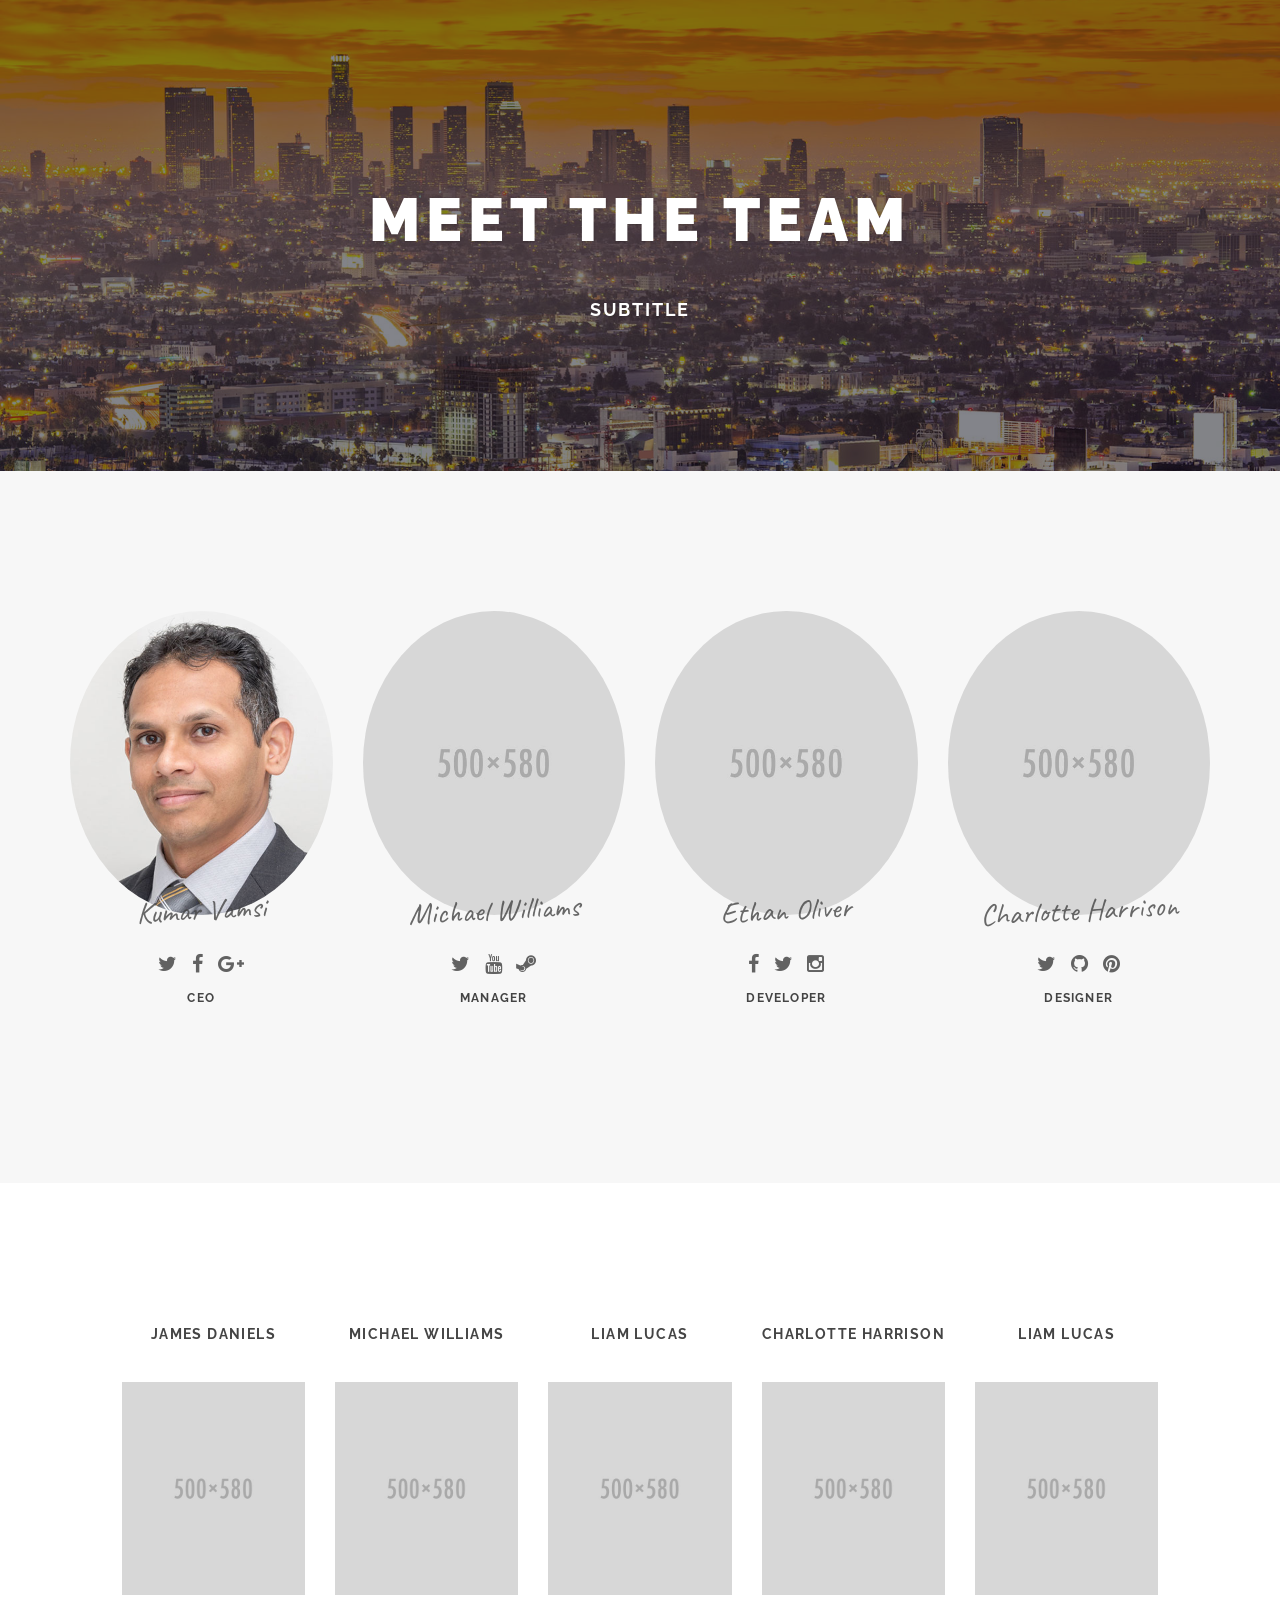
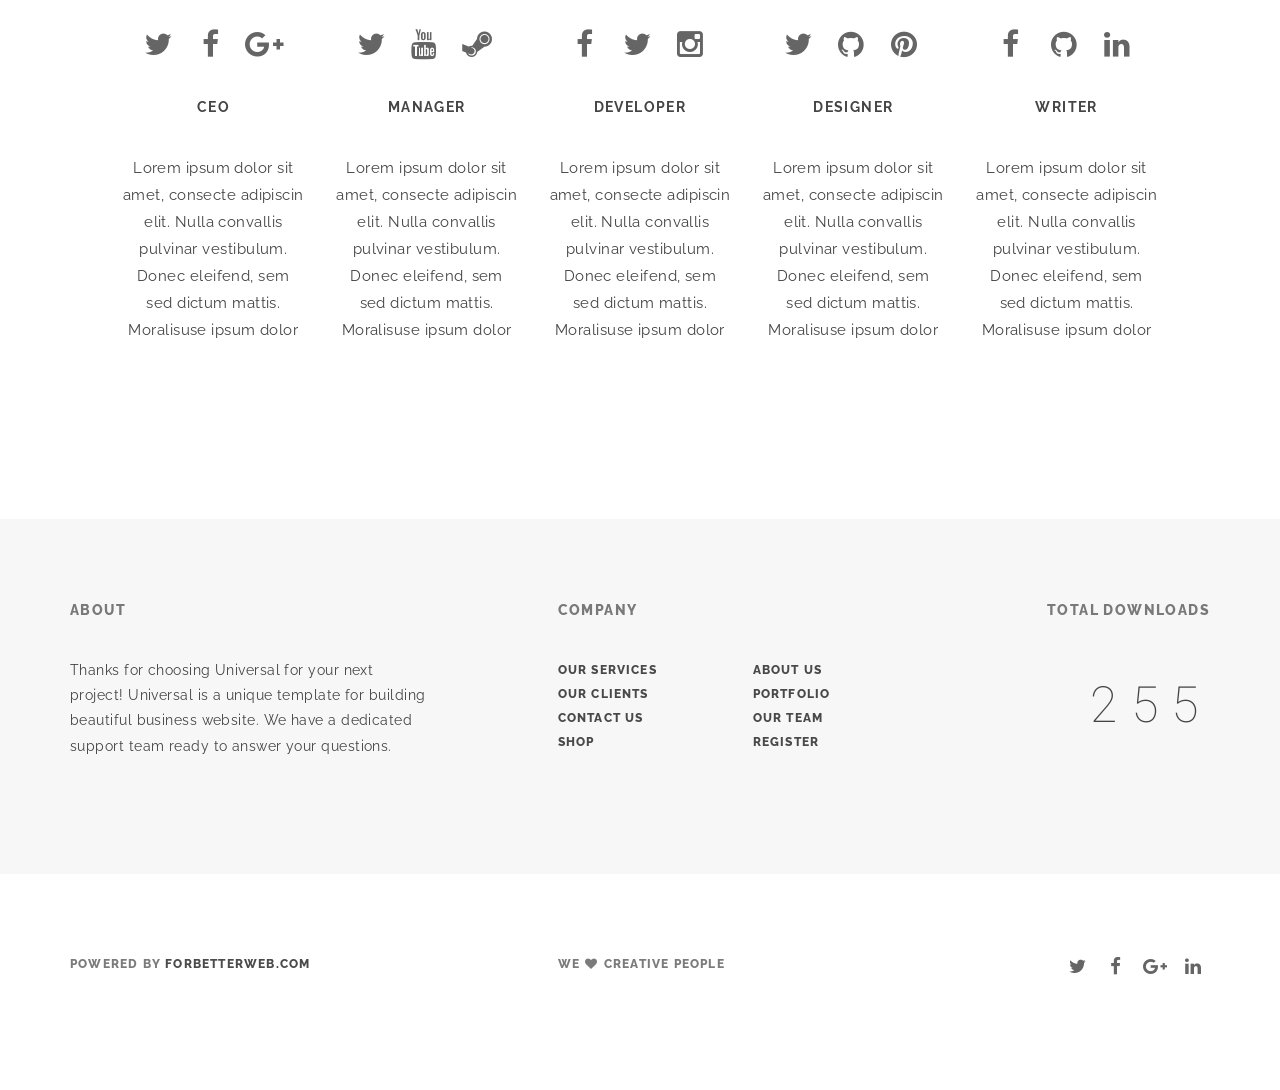
==== index.html @ 8d34708a "Update index.html" ====
<!DOCTYPE html>
<html lang="en">
  <head>
    <meta charset="utf-8">
    <meta http-equiv="X-UA-Compatible" content="IE=edge">
    <meta name="viewport" content="width=device-width, initial-scale=1">
    <link rel="shortcut icon" href="img/misc/favicon.png">
    <meta name="description" content="">
    <meta name="author" content="">
    <title>Universal - Team
    </title>
    <!-- Bootstrap Core CSS-->
    <link href="css/bootstrap.min.css" rel="stylesheet">
    <!-- Custom CSS-->
    <link href="css/universal.css" rel="stylesheet">
  </head>
  <body id="page-top" data-spy="scroll" data-target=".navbar-fixed-top" class="top">
    <!-- Preloader-->
    <div id="preloader">
      <div id="status"></div>
    </div>
    <!-- Navigation-->
    <nav class="navbar navbar-universal navbar-custom navbar-fixed-top">
      <div class="container">
        <!--<div class="navbar-header">
          <button type="button" data-toggle="collapse" data-target=".navbar-main-collapse" class="navbar-toggle"><span class="sr-only">Toggle navigation</span><span class="icon-bar"></span><span class="icon-bar"></span><span class="icon-bar"></span></button><a href="#page-top" class="navbar-brand page-scroll">
            <!-- Text or Image logo--><!--<img src="img/logo.png" alt="Logo" class="logo"><img src="img/logodark.png" alt="Logo" class="logodark"></a>
        </div>
        <div class="collapse navbar-collapse navbar-main-collapse">
          <ul class="nav navbar-nav navbar-left">
            <li class="hidden"><a href="#page-top"></a></li>
            <li><a href="#">Home <span class="caret"></span></a>-->
              <!--<ul class="dropdown-menu columns-3">
                <li><strong class="text-muted">Multi Page</strong></li>
                <li><a href="indexparallax.html">image parallax</a></li>
                <li><a href="indexslider.html">slider parallax</a></li>
                <li><a href="indexkenburns.html">ken burns slider</a></li>
                <li><a href="indexkenburns2.html">ken burns 2 slider</a></li>
                <li><a href="indexvideo.html">fullscreen video</a></li>
                <li><a href="indexvideo2.html">fullscreen video 2 <span class="label label-danger">new</span></a></li>
                <li><a href="indexdark.html">home dark <span class="label label-danger">new</span></a></li>
                <li><a href="indexparallaxhalf.html">half screen parallax</a></li>
                <li><a href="indexsmallheader.html">small header</a></li>
                <li><a href="indexsolidcolor.html">solid color</a></li>
                <li><a href="indexsolidcolor2.html">solid color 2</a></li>
                <li><a href="indexsolidcolor3.html">solid color 3</a></li>
                <li><strong class="text-muted">One Page</strong></li>
                <li><a href="indexparallax-one.html">image parallax</a></li>
                <li><a href="indexslider-one.html">slider parallax</a></li>
                <li><a href="indexkenburns-one.html">ken burns slider</a></li>
                <li><a href="indexkenburns2-one.html">ken burns 2 slider</a></li>
                <li><a href="indexvideo-one.html">fullscreen video</a></li>
                <li><a href="indexvideo2-one.html">fullscreen video 2</a></li>
                <li><a href="indexdark-one.html">home dark</a></li>
                <li><a href="indexparallaxhalf-one.html">half screen parallax</a></li>
                <li><a href="indexsmallheader-one.html">small header</a></li>
                <li><a href="indexsolidcolor-one.html">solid color</a></li>
                <li><a href="indexsolidcolor2-one.html">solid color 2</a></li>
                <li><a href="indexsolidcolor3-one.html">solid color 3</a></li>
                <li><strong class="text-muted">Special demos</strong></li>
                <li><a href="indexportfolio.html">Agency / Portfolio Home</a></li>
                <li><a href="indexportfolio2.html">Photographer Portfolio</a></li>
                <li><a href="indexpersonal.html">Personal / Freelancer</a></li>
                <li><a href="indexpersonal2.html">Personal/ Freelancer 2 <span class="label label-danger">new</span></a></li>
                <li><a href="landing.html">landing page</a></li>
                <li><a href="landing2.html">landing page 2</a></li>
                <li><a href="landingdark.html">landing page dark <span class="label label-danger">new</span></a></li>
                <li><a href="comingsoon.html">coming soon landing</a></li>
                <li><a href="comingsoon2.html">coming soon canvas</a></li>
                <li><a href="comingsoon3.html">coming soon canvas 2</a></li>
                <li><a href="comingsoon4.html">simple coming soon</a></li>
                <li><a href="index.html" class="btn-nav"><span class="btn btn-dark-border btn-sm">More Demos</span></a></li>
              </ul>
            </li>
            <li><a href="#">Pages <span class="caret"></span></a>
              <ul class="dropdown-menu">
                <li><a href="about.html">about us 1</a></li>
                <li><a href="about2.html">about us 2</a></li>
                <li><a href="contact.html">contact us 1</a></li>
                <li><a href="contact2.html">contact us 2 <span class="label label-danger">new</span></a></li>
                <li><a href="clients.html">clients</a></li>
                <li><a href="team.html">team</a></li>
                <li><a href="services.html">services</a></li>
                <li><a href="register.html">Register</a></li>
                <li><a href="login.html">Login</a></li>
                <li><a href="register-login.html">Register/Login</a></li>
                <li><a href="faq.html">faq</a></li>
                <li><a href="404.html">error 404</a></li>
                <li><a href="blank.html">blank page</a></li>
              </ul>
            </li>
            <li><a href="#">Portfolio <span class="caret"></span></a>
              <ul class="dropdown-menu">
                <li><a href="#">Masonry <span class="angle-right"></span><span class="caret"></span></a>
                  <ul class="dropdown-menu">
                    <li><a href="portfolio-masonry-2.html">2 columns</a></li>
                    <li><a href="portfolio-masonry-3.html">3 columns</a></li>
                    <li><a href="portfolio-masonry-4.html">4 columns</a></li>
                  </ul>
                </li>
                <li><a href="#">Wide <span class="angle-right"></span><span class="caret"></span></a>
                  <ul class="dropdown-menu">
                    <li><a href="portfolio-wide-2.html">2 columns</a></li>
                    <li><a href="portfolio-wide-3.html">3 columns</a></li>
                    <li><a href="portfolio-wide-4.html">4 columns</a></li>
                  </ul>
                </li>
                <li><a href="#">Boxed <span class="angle-right"></span><span class="caret"></span></a>
                  <ul class="dropdown-menu">
                    <li><a href="portfolio-boxed-2.html">2 columns</a></li>
                    <li><a href="portfolio-boxed-3.html">3 columns</a></li>
                    <li><a href="portfolio-boxed-4.html">4 columns</a></li>
                  </ul>
                </li>
                <li><a href="portfolio-single.html">Single project</a></li>
              </ul>
            </li>
            <li><a href="#">News <span class="caret"></span></a>
              <ul class="dropdown-menu">
                <li><a href="news2.html">2 columns</a></li>
                <li><a href="news2-sidebar.html">2 columns sidebar</a></li>
                <li><a href="news3.html">3 columns</a></li>
                <li><a href="news4.html">4 columns</a></li>
                <li><a href="news-single.html">single fullwidth</a></li>
                <li><a href="news-single-sidebar.html">single sidebar</a></li>
              </ul>
            </li>
            <li><a href="#">Shop <span class="caret"></span></a>
              <ul class="dropdown-menu">
                <li><a href="shop.html">Shop</a></li>
                <li><a href="shop2.html">Shop sidebar</a></li>
                <li><a href="shop3.html">Shop  sidebar  wide</a></li>
                <li><a href="shop-single.html">Single product</a></li>
                <li><a href="shop-cart.html">Shopping cart</a></li>
              </ul>
            </li>
            <li><a href="#">Elements <span class="caret"></span></a>
              <ul class="dropdown-menu">
                <li><a href="headers.html"><i class="fa fa-server fa-lg fa-fw"></i> Headers & Page titles</a></li>
                <li><a href="buttons.html"><i class="fa fa-hand-pointer-o fa-lg fa-fw"></i> Buttons</a></li>
                <li><a href="carousels.html"><i class="fa fa-clone fa-lg fa-fw"></i> Carousels</a></li>
                <li><a href="columns.html"><i class="fa fa-th-list fa-lg fa-fw"></i> Columns <span class="label label-primary">update</span></a></li>
                <li><a href="pricing.html"><i class="fa fa-credit-card fa-lg fa-fw"></i> Pricing tables</a></li>
                <li><a href="countdown.html"><i class="fa fa-clock-o fa-lg fa-fw"></i> Countdown Timer</a></li>
                <li><a href="bars-charts.html"><i class="fa fa-pie-chart fa-lg fa-fw"></i> Bars and Charts</a></li>
                <li><a href="animate-on-scroll.html"><i class="fa fa-chevron-down fa-fw"></i> Animate On Scroll</a></li>
                <li><a href="typography.html"><i class="fa fa-text-width fa-lg fa-fw"></i> Typography</a></li>
                <li><a href="accordions.html"><i class="fa fa-plus-square-o fa-lg fa-fw"></i> Accordions</a></li>
                <li><a href="video-sound.html"><i class="fa fa-video-camera fa-lg fa-fw"></i> Video / Sound</a></li>
                <li><a href="tabs.html"><i class="fa fa-columns fa-lg fa-fw"></i> Tabs</a></li>
              </ul>
            </li>
            <li class="menu-divider visible-lg">&nbsp;</li>
            <li class="dropdown"><a href="#" class="dropdown-toggle"><i class="fa fa-shopping-bag fa-lg"></i><span class="badge">3</span><span class="caret"></span></a>
              <ul class="dropdown-menu">
                <li class="shop-nav">
                  <div class="shop-cart"><a href="shop-cart.html"><img src="img/shop/1.jpg" alt=" ">
                      <div class="btn-dark-border btn btn-xs">$128.99</div><i class="fa fa-times float-right"></i><br>Jacket with contrasting hood</a></div>
                </li>
                <li class="shop-nav">
                  <div class="shop-cart"><a href="shop-cart.html"><img src="img/shop/2.jpg" alt=" ">
                      <div class="btn-dark-border btn btn-xs">$186.99</div><i class="fa fa-times float-right"></i><br>Jacket with a seam on the lapel</a></div>
                </li>
                <li class="shop-nav">
                  <div class="shop-cart"><a href="shop-cart.html"><img src="img/shop/3.jpg" alt=" ">
                      <div class="btn-dark-border btn btn-xs">$98.99</div><i class="fa fa-times float-right"></i><br>Faux leather jacket</a></div><span class="text-left">Subtotal:</span><span class="float-right"><b>$386.99</b></span>
                </li>
                <li><a href="shop-cart.html"><span class="btn btn-dark-border btn-sm">Checkout</span></a></li>
              </ul>
            </li>
            <li class="dropdown"><a href="#" class="dropdown-toggle"><i class="fa fa-search fa-lg"></i><span class="caret"></span></a>
              <ul class="dropdown-menu">
                <li>
                  <form method="post" class="search-form">
                    <button type="submit" title="Search" class="search-button"><i class="fa fa-search fa-lg"></i></button>
                    <input type="text" placeholder="SEARCH" class="form-control search-field">
                  </form>
                </li>
              </ul>
            </li>
            <li class="dropdown"><a href="#" class="dropdown-toggle">English<span class="caret"></span></a>
              <ul class="dropdown-menu">
                <li><a href="#">English</a></li>
                <li><a href="#">Español</a></li>
                <li><a href="#">Deutsch</a></li>
                <li><a href="#">Français</a></li>
                <li><a href="#">Русский</a></li>
                <li><a href="#">日本語</a></li>
                <li><a href="#">中文(简体)</a></li>
              </ul>
            </li>
          </ul>-->
        </div>
      </div>
    </nav>
    <!-- Header-->
    <header data-background="img/header/19.jpg" class="intro introhalf">
      <!-- Intro Header-->
      <div class="intro-body">
        <h1>Meet The Team</h1>
        <h4>Subtitle</h4>
      </div>
    </header>
    <section id="team" class="bg-gray text-center">
      <div class="container wow fadeIn">
        <div class="row">
          <div class="col-md-3 col-sm-6">
            <p><img src="img/team/kumar.jpg" alt="" class="img-responsive center-block"></p>
            <h2 class="classic">Kumar Vamsi</h2>
            <ul class="list-inline">
              <li><a href="/"><i class="fa fa-twitter fa-lg"></i></a></li>
              <li><a href="/"><i class="fa fa-facebook fa-lg"></i></a></li>
              <li><a href="/"><i class="fa fa-google-plus fa-lg"></i></a></li>
            </ul>
            <h6>CEO</h6>
          </div>
          <div class="col-md-3 col-sm-6">
            <p><img src="img/team/avatar2.jpg" alt="" class="img-responsive center-block"></p>
            <h2 class="classic">Michael Williams</h2>
            <ul class="list-inline">
              <li><a href="/"><i class="fa fa-twitter fa-lg"></i></a></li>
              <li><a href="/"><i class="fa fa-youtube fa-lg"></i></a></li>
              <li><a href="/"><i class="fa fa-steam fa-lg"></i></a></li>
            </ul>
            <h6>Manager</h6>
          </div>
          <div class="col-md-3 col-sm-6">
            <p><img src="img/team/avatar3.jpg" alt="" class="img-responsive center-block"></p>
            <h2 class="classic">Ethan Oliver</h2>
            <ul class="list-inline">
              <li><a href="/"><i class="fa fa-facebook fa-lg"></i></a></li>
              <li><a href="/"><i class="fa fa-twitter fa-lg"></i></a></li>
              <li><a href="/"><i class="fa fa-instagram fa-lg"></i></a></li>
            </ul>
            <h6>Developer</h6>
          </div>
          <div class="col-md-3 col-sm-6">
            <p><img src="img/team/avatar4.jpg" alt="" class="img-responsive center-block"></p>
            <h2 class="classic">Charlotte Harrison</h2>
            <ul class="list-inline">
              <li><a href="/"><i class="fa fa-twitter fa-lg"></i></a></li>
              <li><a href="/"><i class="fa fa-github fa-lg"></i></a></li>
              <li><a href="/"><i class="fa fa-pinterest fa-lg"></i></a></li>
            </ul>
            <h6>Designer</h6>
          </div>
        </div>
      </div>
    </section>
    <section>
      <div class="container-fluid text-center wow fadeIn">
        <div class="row">
          <div class="col-md-2 col-md-offset-1 col-sm-6">
            <h5>James Daniels</h5>
            <p><img src="img/team/avatar5.jpg" alt="" class="img-responsive center-block"></p>
            <ul class="list-inline">
              <li><a href="/"><i class="fa fa-twitter fa-2x fa-fw"></i></a></li>
              <li><a href="/"><i class="fa fa-facebook fa-2x fa-fw"></i></a></li>
              <li><a href="/"><i class="fa fa-google-plus fa-2x fa-fw"></i></a></li>
            </ul>
            <h5>CEO</h5>
            <p>Lorem ipsum dolor sit amet, consecte adipiscin elit. Nulla convallis pulvinar vestibulum. Donec eleifend, sem sed dictum mattis. Moralisuse ipsum dolor</p>
          </div>
          <div class="col-md-2 col-sm-6">
            <h5>Michael Williams</h5>
            <p><img src="img/team/avatar2.jpg" alt="" class="img-responsive center-block"></p>
            <ul class="list-inline">
              <li><a href="/"><i class="fa fa-twitter fa-2x fa-fw"></i></a></li>
              <li><a href="/"><i class="fa fa-youtube fa-2x fa-fw"></i></a></li>
              <li><a href="/"><i class="fa fa-steam fa-2x fa-fw"></i></a></li>
            </ul>
            <h5>Manager</h5>
            <p>Lorem ipsum dolor sit amet, consecte adipiscin elit. Nulla convallis pulvinar vestibulum. Donec eleifend, sem sed dictum mattis. Moralisuse ipsum dolor</p>
          </div>
          <div class="col-md-2 col-sm-6">
            <h5>Liam Lucas</h5>
            <p><img src="img/team/avatar3.jpg" alt="" class="img-responsive center-block"></p>
            <ul class="list-inline">
              <li><a href="/"><i class="fa fa-facebook fa-2x fa-fw"></i></a></li>
              <li><a href="/"><i class="fa fa-twitter fa-2x fa-fw"></i></a></li>
              <li><a href="/"><i class="fa fa-instagram fa-2x fa-fw"></i></a></li>
            </ul>
            <h5>Developer</h5>
            <p>Lorem ipsum dolor sit amet, consecte adipiscin elit. Nulla convallis pulvinar vestibulum. Donec eleifend, sem sed dictum mattis. Moralisuse ipsum dolor</p>
          </div>
          <div class="col-md-2 col-sm-6">
            <h5>Charlotte Harrison</h5>
            <p><img src="img/team/avatar4.jpg" alt="" class="img-responsive center-block"></p>
            <ul class="list-inline">
              <li><a href="/"><i class="fa fa-twitter fa-2x fa-fw"></i></a></li>
              <li><a href="/"><i class="fa fa-github fa-2x fa-fw"></i></a></li>
              <li><a href="/"><i class="fa fa-pinterest fa-2x fa-fw"></i></a></li>
            </ul>
            <h5>Designer</h5>
            <p>Lorem ipsum dolor sit amet, consecte adipiscin elit. Nulla convallis pulvinar vestibulum. Donec eleifend, sem sed dictum mattis. Moralisuse ipsum dolor</p>
          </div>
          <div class="col-md-2 col-sm-6">
            <h5>Liam Lucas</h5>
            <p><img src="img/team/avatar1.jpg" alt="" class="img-responsive center-block"></p>
            <ul class="list-inline">
              <li><a href="/"><i class="fa fa-facebook fa-2x fa-fw"></i></a></li>
              <li><a href="/"><i class="fa fa-github fa-2x fa-fw"></i></a></li>
              <li><a href="/"><i class="fa fa-linkedin fa-2x fa-fw"></i></a></li>
            </ul>
            <h5>Writer</h5>
            <p>Lorem ipsum dolor sit amet, consecte adipiscin elit. Nulla convallis pulvinar vestibulum. Donec eleifend, sem sed dictum mattis. Moralisuse ipsum dolor</p>
          </div>
        </div>
      </div>
    </section>
    <!-- Footer Section-->
    <section class="section-small footer bg-gray">
      <div class="container">
        <div class="row">
          <div class="col-sm-4">
            <h5>About</h5>
            <p>Thanks for choosing Universal for your next project! Universal is a unique template for building  beautiful business website. We have a dedicated support team ready to answer your questions.</p>
          </div>
          <div class="col-sm-2 col-sm-offset-1 footer-menu">
            <h5>Company</h5>
            <h6 class="no-pad"><a href="services.html">Our Services</a></h6>
            <h6 class="no-pad"><a href="clients.html">Our Clients</a></h6>
            <h6 class="no-pad"><a href="contact.html">Contact Us</a></h6>
            <h6 class="no-pad"><a href="shop.html">Shop</a></h6>
          </div>
          <div class="col-sm-2 footer-menu">
            <h5>&nbsp;</h5>
            <h6 class="no-pad"><a href="about.html">About us</a></h6>
            <h6 class="no-pad"><a href="portfolio-masonry-4.html">Portfolio</a></h6>
            <h6 class="no-pad"><a href="team.html">Our Team</a></h6>
            <h6 class="no-pad"><a href="register.html">Register</a></h6>
          </div>
          <div class="col-sm-3 text-right">
            <h5>Total downloads</h5><span data-min="0" data-max="2785" data-delay="5" data-increment="3" class="numscroller">0</span>
          </div>
        </div>
      </div>
    </section>
    <section class="section-small footer">
      <div class="container">
        <div class="row">
          <div class="col-sm-4">
            <h6>Powered By <a href="http://ForBetterWeb.com"> forbetterweb.com</a>
            </h6>
          </div>
          <div class="col-sm-3 col-sm-offset-1">
            <h6>We <i class="fa fa-heart fa-fw"></i> creative people
            </h6>
          </div>
          <div class="col-sm-3 col-sm-offset-1 text-right">
            <ul class="list-inline">
              <li><a href="/"><i class="fa fa-twitter fa-fw fa-lg"></i></a></li>
              <li><a href="/"><i class="fa fa-facebook fa-fw fa-lg"></i></a></li>
              <li><a href="/"><i class="fa fa-google-plus fa-fw fa-lg"></i></a></li>
              <li><a href="/"><i class="fa fa-linkedin fa-fw fa-lg"></i></a></li>
            </ul>
          </div>
        </div>
      </div>
    </section>
    <!-- jQuery-->
    <script src="js/jquery-1.12.4.min.js"></script>
    <!-- Bootstrap Core JavaScript-->
    <script src="js/bootstrap.min.js"></script>
    <!-- Plugin JavaScript-->
    <script src="js/jquery.easing.min.js"></script>
    <script src="js/jquery.countdown.min.js"></script>
    <script src="js/device.min.js"></script>
    <script src="js/form.min.js"></script>
    <script src="js/jquery.placeholder.min.js"></script>
    <script src="js/jquery.shuffle.min.js"></script>
    <script src="js/jquery.parallax.min.js"></script>
    <script src="js/jquery.circle-progress.min.js"></script>
    <script src="js/jquery.swipebox.min.js"></script>
    <script src="js/smoothscroll.min.js"></script>
    <script src="js/wow.min.js"></script>
    <script src="js/jquery.smartmenus.js"></script>
    <!-- Custom Theme JavaScript-->
    <script src="js/universal.js"></script>
<!--[if lt IE 9]>
    <script src="https://oss.maxcdn.com/libs/html5shiv/3.7.0/html5shiv.js"></script>
    <script src="https://oss.maxcdn.com/libs/respond.js/1.4.2/respond.min.js"></script>
    <![endif]-->
  </body>
</html>
---- css/universal.css ----
/*!
    Universal - Smart multi-purpose html5 template
    To use this template you must have a license purchased at Themeforest (themeforest.com)
    Copyright 1995-2016 ForBetterWeb.com
 */
/*------------------------------------------------------------------

Table of contents

* Fonts
* Plugins
* Base structure
  * Preloader
  * Buttons
  * NavBar
  * Backgrounds and font color
  * Intro
    * Intro solid color
    * Video background
  * Forms
    * Subscribe form
  * Countdown
  * News - Blog grid
  * Team
  * Contact
  * Quote
  * Facts
  * Map
  * Carousel
    * Shop thumbnails carousel
  * Animated mouse
  * Text rotator
  * Number scroller
  * Testimonials
  *  Portfolio
  * Pricing
  * Miscellaneous
  * Pager
  * Bars and charts
  * Shop
  * Media Queries
  * Magic background
  * Footer
* Stop animation on mobile devices
* Demo page

-------------------------------------------------------------------*/
/* Fonts */
@import "https://fonts.googleapis.com/css?family=Raleway:100,200,300,400,500,600,700,800,900|Roboto+Mono:100,400|Caveat";
/* Plugins */
@import url(../js/vegas/vegas.min.css);
@import url(ionicons.min.css);
@import url(font-awesome.min.css);
@import url(animate.min.css);
@import url(swipebox.css);
/* Base structure */
html {
  width: 100% !important;
  height: 100% !important; }

body {
  width: 100% !important;
  height: 100% !important;
  font: normal 15px/1.8 Raleway, sans-serif;
  letter-spacing: 0.03em;
  color: #444;
  background-color: #fff;
  -webkit-font-smoothing: antialiased; }

/* Preloader */
#preloader {
  top: 0;
  left: 0;
  right: 0;
  bottom: 0;
  position: absolute;
  background-color: #fff;
  z-index: 99999;
  height: 100%;
  width: 100%;
  overflow: hidden; }

#status {
  position: absolute;
  left: 47%;
  top: 50%;
  margin: auto;
  width: 49px;
  height: 49px;
  border-radius: 50%;
  display: inline-block;
  vertical-align: middle;
  background: #999;
  animation: 1.15s infinite ease-in-out;
  -webkit-animation: 1.15s infinite ease-in-out;
  -moz-animation: 1.15s infinite ease-in-out;
  animation-name: loader;
  -webkit-animation-name: loader;
  -moz-animation-name: loader; }
  #status:before, #status:after {
    animation: 1.15s infinite ease-in-out;
    -webkit-animation: 1.15s infinite ease-in-out;
    -moz-animation: 1.15s infinite ease-in-out; }
  #status:before, #status:after {
    width: 100%;
    height: 100%;
    border-radius: 50%;
    position: absolute;
    top: 0;
    left: 0; }

@keyframes loader {
  from {
    transform: scale(0);
    opacity: 1; }
  to {
    transform: scale(1);
    opacity: 0.5; } }
@-ms-keyframes loader {
  from {
    -ms-transform: scale(0);
    opacity: 1; }
  to {
    -ms-transform: scale(1);
    opacity: 0.5; } }
@-webkit-keyframes loader {
  from {
    -webkit-transform: scale(0);
    opacity: 1; }
  to {
    -webkit-transform: scale(1);
    opacity: 0.5; } }
@-moz-keyframes loader {
  from {
    -moz-transform: scale(0);
    opacity: 1; }
  to {
    -moz-transform: scale(1);
    opacity: 0.5; } }
h1, h2, h3, h4, h5, h6 {
  margin: 0 0 35px;
  text-transform: uppercase;
  letter-spacing: 0.1em;
  line-height: 1.7;
  font-weight: 800; }

h4, h5, h6 {
  font-weight: 700; }

.no-transform {
  text-transform: none; }

p {
  margin: 0 0 35px; }

a {
  text-decoration: none;
  color: #000;
  -webkit-transition: all .3s ease;
  -moz-transition: all .3s ease;
  transition: all .3s ease; }
  a img {
    -webkit-transition: all .3s ease;
    -moz-transition: all .3s ease;
    transition: all .3s ease; }

img {
  -webkit-filter: blur(0);
  filter: blur(0); }

a, img, :focus, input {
  outline: none !important; }

a:hover, a:focus {
  color: #666;
  text-decoration: none; }
a img:hover {
  opacity: .85; }

.no-pad {
  padding: 0 !important;
  margin: 0 !important; }

.no-pad-btm {
  padding-bottom: 0 !important; }

.no-pad-top {
  padding-top: 0 !important; }

.overlay {
  background: rgba(7, 9, 21, 0.7); }

.overlay-gray {
  background: rgba(0, 0, 0, 0.7); }

.overlay-white {
  background: rgba(255, 255, 255, 0.8); }

.overlay, .overlay-gray, .overlay-white {
  width: 100%;
  height: 100%;
  position: absolute;
  z-index: -1;
  top: 0;
  left: 0; }

.image-overlay {
  padding: 0;
  margin-top: -200px;
  position: relative; }

@media (max-height: 770px) {
  .image-overlay {
    margin-top: -120px; } }
.big {
  font-size: 300px;
  line-height: 1;
  text-shadow: none; }

.breadcrumb {
  background-color: transparent;
  padding: 15px 15px; }

section, .section {
  position: relative;
  z-index: 992;
  padding-top: 140px;
  padding-bottom: 140px;
  background-color: #fff; }

.section-small {
  position: relative;
  padding-top: 80px;
  padding-bottom: 80px; }

.list-inline > li {
  padding-bottom: 10px;
  vertical-align: bottom; }

.label, input, .btn, textarea, .dropdown-menu, .panel, .progress, .list-group-item, select {
  border-radius: 0 !important; }

.label {
  padding: 0.2em 0.7em 0.3em 0.7em; }

.nav .label {
  padding: 0.4em 0.7em 0.3em 0.7em; }

.label-danger {
  background-color: #c00; }

.badge {
  line-height: inherit;
  border-radius: 2px !important; }

/* Buttons */
.btn {
  font-size: 12px !important;
  letter-spacing: 2px;
  outline: 0;
  text-transform: uppercase;
  -webkit-transition: all .3s ease-in-out;
  -moz-transition: all .3s ease-in-out;
  transition: all .3s ease-in-out;
  text-shadow: none;
  text-decoration: none;
  font-weight: 600;
  padding: 8px 12px 6px 15px; }

.btn-lg {
  font-size: 13px !important;
  padding: 10px 35px; }

.btn-sm {
  font-size: 11px !important; }

.btn-xs {
  font-size: 10px !important;
  padding: 4px 10px; }

.btn-border {
  border: 2px solid #fff;
  color: #fff !important;
  background-color: transparent; }

.btn-dark-border {
  border: 1px solid #000;
  color: #000;
  background-color: transparent; }

.btn-white {
  border: 2px solid #fff;
  color: #000 !important;
  background-color: #fff; }

.btn-gray {
  border: 2px solid #ddd;
  background-color: #ddd;
  color: #000 !important; }

.btn-dark {
  border: 2px solid #18191B;
  background-color: #18191B;
  color: #fff !important; }

.btn-universal {
  border: 2px solid #789;
  background-color: #789;
  color: #fff !important; }

.btn-violet {
  border: 2px solid #ff4081;
  background-color: #ff4081;
  color: #fff !important; }

.btn:hover {
  opacity: 0.65; }

.btn-border:focus, .btn-dark-border:focus, .btn-gray:focus, .btn-border:focus, .btn-white:focus, .btn-universal:focus, .btn-violet:focus {
  opacity: 1; }

a .fa, a .icon {
  text-decoration: none;
  -webkit-transition: all .3s ease-in-out;
  -moz-transition: all .3s ease-in-out;
  transition: all .3s ease-in-out; }

.iconsmall {
  font-size: 46px;
  float: left;
  line-height: 54px;
  padding-right: 10px; }

.icon-big {
  font-size: 80px;
  line-height: 120px;
  display: block; }

#services-construction .icon-big {
  color: #d4c787; }

#time .icon-big {
  color: #ff4081; }

header .icon-big {
  line-height: 140px; }

.classic,
.classic2 {
  font-family: 'Caveat';
  font-weight: normal !important;
  text-transform: capitalize;
  letter-spacing: 0;
  margin: 0 0 15px;
  transform: rotate(-3deg) !important;
  -moz-transform: rotate(-3deg) !important;
  -webkit-transform: rotate(-3deg) !important;
  opacity: .8; }

.classic2 {
  font-family: 'Great Vibes'; }

.thin {
  font-weight: 100 !important; }

::-moz-selection, ::selection {
  color: #fff;
  background: #000; }

ul, ol {
  margin-bottom: 1.5em; }

a .fa {
  opacity: 0.6 !important; }
  a .fa:hover {
    opacity: .9; }

.float-left {
  float: left; }

.float-right {
  float: right; }

/* NavBar */
.navbar-custom {
  margin-bottom: 0;
  border-bottom: transparent;
  text-transform: uppercase;
  color: rgba(0, 0, 0, 0.9);
  -webkit-transition: all .8s ease;
  -moz-transition: all .8s ease;
  transition: all .8s ease; }
  .navbar-custom .navbar-brand {
    font-size: 32px;
    font-weight: 800;
    letter-spacing: -0.01em;
    text-transform: none;
    padding: 17px 5px 12px 15px; }
  .navbar-custom img {
    display: inline-block; }
  .navbar-custom.top-nav-collapse {
    background-color: #fff;
    border-bottom: 1px solid #eee; }
  .navbar-custom.top-nav-collapse a {
    color: #000; }
  .navbar-custom.top-nav-collapse .navbar-brand {
    font-size: 22px;
    padding-top: 16px; }

.navbar-fixed-top .container {
  width: auto; }

@media (min-width: 1200px) {
  .top-nav-collapse .container {
    width: 1170px !important; } }
.navbar-custom .navbar-brand .logo {
  max-height: 28px;
  display: inline-block; }

.logoborder {
  border: 1px solid #fff;
  padding: 10px;
  max-height: 42px !important; }

.navbar-custom.top-nav-collapse .navbar-brand .logo {
  max-height: 24px; }

.navbar-custom .navbar-brand .logodark {
  display: none; }

.navbar-custom.top-nav-collapse .navbar-brand .logodark {
  display: inline-block; }

.navbar-custom .navbar-brand .logo {
  display: inline-block; }

.navbar-custom.top-nav-collapse .navbar-brand .logo {
  display: none; }

.navbar-custom.top-nav-collapse .navbar-brand .logodark {
  max-width: 160px;
  max-height: 20px; }
.navbar-custom .navbar-brand i {
  vertical-align: middle; }
.navbar-custom .navbar-brand:focus {
  outline: 0; }
.navbar-custom .navbar-brand .navbar-toggle {
  padding: 4px 6px;
  font-size: 16px;
  color: #fff; }
  .navbar-custom .navbar-brand .navbar-toggle:focus, .navbar-custom .navbar-brand .navbar-toggle:active {
    outline: 0; }

.nav > li > a {
  padding: 21px 13px 15px; }

.navbar-custom a {
  color: #fff;
  font-family: "Raleway", sans-serif;
  font-size: 13px;
  font-weight: 700;
  text-transform: uppercase;
  text-decoration: none;
  letter-spacing: 1px; }
.navbar-custom .nav li a {
  -webkit-transition: all .4s ease-in-out;
  -moz-transition: all .4s ease-in-out;
  transition: all .4s ease-in-out; }
  .navbar-custom .nav li a:hover {
    outline: 0;
    background-color: transparent; }
.navbar-custom .nav li a:focus, .navbar-custom .nav li a:active {
  outline: 0;
  background-color: transparent; }
.navbar-custom .nav li.active {
  outline: 0;
  background-color: transparent !important; }
  .navbar-custom .nav li.active a {
    color: #789 !important; }
    .navbar-custom .nav li.active a:hover {
      color: #789; }

.dropdown-menu {
  background-color: rgba(255, 255, 255, 0.97);
  color: #fff;
  min-width: 230px !important;
  right: 0;
  left: auto;
  border: 0; }
  .dropdown-menu > li > a {
    font-size: 12px;
    font-weight: 600;
    padding: 12px 18px;
    white-space: nowrap; }
  .dropdown-menu > .active > a {
    color: #333 !important;
    background-color: transparent; }
    .dropdown-menu > .active > a:focus, .dropdown-menu > .active > a:hover {
      background-color: transparent; }

.nav .open > a {
  background-color: transparent;
  border-color: transparent; }
  .nav .open > a:focus, .nav .open > a:hover {
    background-color: transparent;
    border-color: transparent; }

.search-form {
  margin: 5px 10px;
  width: 250px;
  font-size: 14px; }
  .search-form .form-control {
    color: #ccc !important; }

.search-button {
  width: 42px;
  height: 40px;
  line-height: 38px;
  margin-top: -22px;
  position: absolute;
  top: 50%;
  right: 12px;
  overflow: hidden;
  background: transparent;
  color: #888;
  border: none;
  outline: none; }

.search-form {
  padding: 10px;
  width: 100%;
  border-bottom: #555;
  margin: 0; }

.nav .badge {
  background-color: #789;
  color: #fff;
  padding: 4px 5px 5px 6px;
  font-size: 11px;
  position: absolute;
  margin: -10px -5px;
  line-height: 1;
  border-radius: 50% !important; }

.navbar-toggle {
  padding: 10px 0; }
  .navbar-toggle .icon-bar {
    width: 30px;
    border-radius: 0;
    background: #fff; }

.top-nav-collapse .icon-bar {
  background: #333; }

.vmenu {
  display: inline-block;
  margin: 0;
  padding: 0; }

a.btn-nav .btn {
  margin-bottom: 0; }

.navbar-custom .nav .dropdown-menu li a.btn-nav:hover {
  background-color: transparent; }

.menu-divider {
  width: 1px;
  border-right: 1px solid #b3b3b3;
  line-height: 18px;
  margin: 23px 15px 0; }

.dropdown-menu strong {
  padding: 20px 0 16px 18px;
  display: block;
  font-size: 13px;
  font-weight: 800;
  line-height: 1px;
  color: #555 !important; }

.nav .active {
  height: auto !important; }

.dropdown-menu {
  padding: 10px 0; }

.navbar-nav:not(.sm-collapsible) ul .caret {
  position: absolute;
  right: 0;
  margin-top: 6px;
  margin-right: 15px;
  border-top: 4px solid transparent;
  border-bottom: 4px solid transparent;
  border-left: 4px dashed; }
.navbar-nav:not(.sm-collapsible) ul a.has-submenu {
  padding-right: 30px; }
.navbar-nav.sm-collapsible .caret, .navbar-nav.sm-collapsible ul .caret {
  position: absolute;
  right: 0;
  margin: -25px 14px 0 0;
  padding: 0;
  width: 32px;
  height: 26px;
  line-height: 24px;
  text-align: center;
  border-width: 1px;
  border-style: solid; }
.navbar-nav.sm-collapsible .caret:before {
  content: '+';
  font-family: monospace;
  font-size: 20px; }
.navbar-nav.sm-collapsible .open > a > .caret:before {
  content: '-'; }
.navbar-nav.sm-collapsible a.has-submenu {
  padding-right: 50px; }
.navbar-nav.sm-collapsible[data-sm-skip-collapsible-behavior] .caret, .navbar-nav.sm-collapsible[data-sm-skip-collapsible-behavior] ul .caret {
  position: static;
  margin: 0 0 0 2px;
  padding: 0;
  width: 0;
  height: 0;
  border-top: 4px dashed;
  border-right: 4px solid transparent;
  border-bottom: 0;
  border-left: 4px solid transparent; }
.navbar-nav.sm-collapsible[data-sm-skip-collapsible-behavior] .caret:before {
  content: '' !important; }
.navbar-nav.sm-collapsible[data-sm-skip-collapsible-behavior] a.has-submenu {
  padding-right: 15px; }
.navbar-nav span.scroll-up, .navbar-nav span.scroll-down {
  position: absolute;
  display: none;
  visibility: hidden;
  height: 20px;
  overflow: hidden;
  text-align: center; }
.navbar-nav span.scroll-up-arrow {
  position: absolute;
  top: -2px;
  left: 50%;
  margin-left: -8px;
  width: 0;
  height: 0;
  overflow: hidden;
  border-top: 7px dashed transparent;
  border-right: 7px dashed transparent;
  border-bottom: 7px solid;
  border-left: 7px dashed transparent; }
.navbar-nav span.scroll-down-arrow {
  position: absolute;
  top: -2px;
  left: 50%;
  margin-left: -8px;
  width: 0;
  height: 0;
  overflow: hidden;
  border-top: 7px dashed transparent;
  border-right: 7px dashed transparent;
  border-bottom: 7px solid;
  border-left: 7px dashed transparent;
  top: 6px;
  border-top: 7px solid;
  border-right: 7px dashed transparent;
  border-bottom: 7px dashed transparent;
  border-left: 7px dashed transparent; }
.navbar-nav.sm-collapsible ul .dropdown-menu > li > a, .navbar-nav.sm-collapsible ul .dropdown-menu .dropdown-header {
  padding-left: 35px; }
.navbar-nav.sm-collapsible ul ul .dropdown-menu > li > a, .navbar-nav.sm-collapsible ul ul .dropdown-menu .dropdown-header {
  padding-left: 45px; }
.navbar-nav.sm-collapsible ul ul ul .dropdown-menu > li > a, .navbar-nav.sm-collapsible ul ul ul .dropdown-menu .dropdown-header {
  padding-left: 55px; }
.navbar-nav.sm-collapsible ul ul ul ul .dropdown-menu > li > a, .navbar-nav.sm-collapsible ul ul ul ul .dropdown-menu .dropdown-header {
  padding-left: 65px; }
.navbar-nav .dropdown-menu > li > a {
  white-space: normal; }
.navbar-nav ul.sm-nowrap > li > a {
  white-space: nowrap; }
.navbar-nav.sm-collapsible ul.sm-nowrap > li > a {
  white-space: normal; }

.navbar-right ul.dropdown-menu {
  left: auto;
  right: 0; }

.dropdown-menu .fa {
  opacity: 0.5 !important;
  line-height: 13px !important; }

.nav .fa {
  font-size: 16px;
  line-height: 1px; }
.nav .fa-angle-down {
  font-size: 13px; }
.nav .fa, .nav a .fa {
  opacity: 1 !important; }
.nav .fa-plus {
  font-size: 12px; }

@media (min-width: 991px) {
  .search-form input {
    background: transparent;
    border: 0;
    width: 200px; }

  .navbar-custom {
    padding: 30px;
    border-bottom: 0;
    letter-spacing: 1px;
    background: 0 0;
    background: transparent; }
    .navbar-custom.top-nav-collapse {
      padding: 0 30px;
      background-color: #fff; }

  .navbar-custom .nav .dropdown-menu li a:hover {
    background-color: #eee; }

  @-webkit-keyframes fadeInUniversal {
    0% {
      opacity: 0;
      transform: translate(0, -40px); }
    100% {
      opacity: 1;
      transform: translate(0, 0); } }
  @keyframes fadeInUniversal {
    0% {
      opacity: 0;
      transform: translate(0, -40px); }
    100% {
      opacity: 1;
      transform: translate(0, 0); } }
  li:hover ul.dropdown-menu {
    opacity: 1;
    -webkit-animation: fadeInUniversal 0.7s;
    animation: fadeInUniversal 0.7s;
    -webkit-animation-fill-mode: forwards;
    animation-fill-mode: forwards; }

  ul.nav li.dropdown:hover > ul.dropdown-menu {
    display: block; }

  .navbar-left {
    float: right !important; }

  ul.dropdown-menu.columns-2 {
    left: 0 !important;
    padding: 20px 22px 25px; }
  ul.dropdown-menu.columns-3 {
    left: 0 !important;
    padding: 20px 22px 25px;
    -moz-column-count: 3;
    -webkit-column-count: 3;
    column-count: 3;
    min-width: 760px !important; }
  ul.dropdown-menu.columns-2 {
    -moz-column-count: 2;
    -webkit-column-count: 2;
    column-count: 2;
    min-width: 380px !important; }

  .columns2 .btn-white, .columns3 .btn-white {
    margin-top: 12px;
    display: inline-block; }

  .navbar-fixed-top .caret, .navbar-fixed-top .open > .dropdown-menu {
    display: none; }

  .angle-right:after {
    float: right;
    font-family: 'fontawesome';
    content: "\f105";
    color: inherit;
    position: absolute;
    right: 20px; } }
@media (max-width: 991px) {
  .dropdown-menu {
    padding: 0; } }
@media (max-width: 990px) {
  p.empty {
    display: none; }

  .search-button {
    margin-top: 0; }

  .nav .badge {
    margin: 2px 4px; }
  .nav a {
    border-bottom: 1px solid rgba(0, 0, 0, 0.05) !important;
    color: #000 !important; }
    .nav a:focus {
      border-bottom: 1px solid rgba(0, 0, 0, 0.05) !important; }

  .navbar-header {
    float: none; }

  .navbar-left, .navbar-right {
    float: none !important; }

  .navbar-toggle {
    display: block; }

  .navbar-collapse {
    background-color: #eee !important;
    border-top: 1px solid transparent;
    box-shadow: inset 0 1px 0 rgba(255, 255, 255, 0.1); }
    .navbar-collapse.collapse {
      display: none !important; }

  .navbar-nav {
    float: none !important;
    margin-top: 7px; }
    .navbar-nav > li {
      float: none; }
      .navbar-nav > li > a {
        padding-top: 14px;
        padding-bottom: 14px; }

  .collapse.in {
    display: block !important; }

  .navbar-collapse.in {
    overflow-y: auto !important; }

  .navbar-nav .open .dropdown-menu {
    position: static;
    float: none;
    width: auto;
    margin-top: 0;
    background-color: transparent;
    border: 0;
    box-shadow: none; }
    .navbar-nav .open .dropdown-menu > li > a, .navbar-nav .open .dropdown-menu .dropdown-header {
      padding: 10px 15px 10px 25px; }

  .navbar-inverse .navbar-nav .open .dropdown-menu > li > a {
    color: #999; }
    .navbar-inverse .navbar-nav .open .dropdown-menu > li > a:hover, .navbar-inverse .navbar-nav .open .dropdown-menu > li > a:focus {
      color: #fff;
      background-color: transparent;
      background-image: none; } }
.navbar-fixed-bottom .navbar-collapse, .navbar-fixed-top .navbar-collapse {
  max-height: 400px; }

/* Backgrounds and font color */
.bg-white {
  background-color: #fff;
  border-top: 1px solid #eee;
  border-bottom: 1px solid #eee; }

.bg-gray {
  background-color: #f7f7f7; }

.bg-gray2 {
  background-color: #E8E8E8; }

.bg-transparent {
  background-color: transparent; }

.bg-dark {
  background-color: #18191B; }

.bg-dark2 {
  background-color: rgba(12, 13, 15, 0.97); }

.small-header {
  position: relative;
  z-index: 1;
  padding-top: 142px;
  padding-bottom: 55px; }

.small-header.bg-dark:before, .small-header.bg-transparent:before, .small-header.bg-img:before, .small-header.bg-img2:before, .small-header.bg-img3:before, .small-header.bg-img4:before, .small-header.bg-img5:before {
  background: rgba(7, 9, 21, 0.5);
  content: " ";
  left: 0;
  top: 0;
  position: absolute;
  width: 100%;
  height: 100%;
  z-index: -9; }

@media (max-width: 992px) {
  .small-header {
    text-align: center !important; }
    .small-header .text-right {
      text-align: center !important; } }
.small-header .bg-white h2, .small-header .bg-white h3 {
  color: #789; }

.bg-dark, .bg-dark2, .bg-transparent, .bg-img, .bg-img2, .bg-img3, .bg-img4, .bg-img5 {
  color: #fff !important;
  text-shadow: 0 1px 3px rgba(0, 0, 0, 0.2); }

.bg-img {
  background: url(../img/header/19.jpg); }

.bg-img2 {
  background: url(../img/header/17.jpg); }

.bg-img3 {
  background: url(../img/header/13.jpg); }

.bg-img4 {
  background: url(../img/header/10.jpg); }

.bg-img5 {
  background: url(../img/header/18.jpg); }

.bg-img, .bg-img2, .bg-img3, .bg-img4, .bg-img5 {
  background-attachment: fixed;
  background-repeat: no-repeat;
  background-position: 50% 50%;
  -webkit-background-size: cover;
  -moz-background-size: cover;
  background-size: cover; }

.bg-dark a, .bg-dark2 a, .bg-transparent a, .bg-img a, .bg-img2 a, .bg-img3 a, .bg-img4 a, .bg-img5 a, .bg-primary a {
  color: #fff; }

.bg-dark a:hover, .bg-dark2 a:hover, .bg-transparent a:hover, .bg-img a:hover, .bg-img2 a:hover, .bg-img3 a:hover, .bg-img4 a:hover, .bg-img5 a:hover {
  color: rgba(255, 255, 255, 0.8); }

/* Intro */
.intro {
  display: table;
  text-align: center;
  width: 100%;
  color: #fff;
  text-shadow: 0 1px 3px rgba(0, 0, 0, 0.2);
  overflow: hidden;
  position: relative;
  background-repeat: no-repeat;
  background-position: center center;
  height: 100% !important;
  z-index: 0;
  -webkit-background-size: cover;
  -moz-background-size: cover;
  background-size: cover; }
  .intro a {
    color: #fff; }
    .intro a:hover {
      color: #ccc;
      text-decoration: none; }

.introhalf {
  height: auto !important; }

.intro .intro-body {
  display: table-cell;
  vertical-align: middle;
  padding: 150px 0 50px;
  width: 100%;
  position: relative;
  z-index: 1; }
  .intro .intro-body .badge {
    background-color: rgba(0, 0, 0, 0.4);
    color: #eee;
    font-size: 8px;
    position: absolute;
    margin: -9px -14px;
    line-height: 1;
    text-shadow: none;
    letter-spacing: 1px;
    border-radius: 50% !important;
    width: 45px;
    height: 45px;
    text-align: center;
    padding: 19px 0 0 2px;
    font-weight: 800; }

.introhalf .intro-body {
  padding: 180px 0 110px; }

.landing .intro-body:before {
  position: absolute;
  background: transparent; }

.intro-body:before {
  background: rgba(7, 9, 21, 0.5);
  content: "";
  left: 0;
  top: 0;
  position: fixed;
  width: 100%;
  height: 100%;
  z-index: -9; }

.intro .intro-body .brand-heading {
  font-size: 40px;
  font-weight: 800;
  letter-spacing: -2px;
  margin: 0 0 5px; }
.intro h1 {
  font-size: 60px;
  font-weight: 900;
  line-height: 80px; }
  .intro h1.classic {
    font-size: 100px;
    line-height: 100px;
    font-weight: normal; }
  .intro h1.classic2 {
    font-size: 110px;
    line-height: 110px; }
.intro .lead {
  margin: 40px 0 0; }

.intro-fullscreen {
  opacity: 1 !important; }
  .intro-fullscreen .intro-body {
    padding: 90px 0 20px; }

@media (max-height: 600px) {
  .intro-fullscreen {
    position: inherit; } }
@keyframes kenburns {
  0% {
    transform: scale(1.2); }
  100% {
    transform: scale(1); } }
@media (min-width: 768px) {
  .intro {
    padding: 0; }
    .intro .intro-body .brand-heading {
      font-size: 46px; } }
/* Intro solid color */
.solid-color .intro-body:before, .solid-color2 .intro-body:before, .solid-color3 .intro-body:before {
  background: transparent !important; }
.solid-color.intro, .solid-color2.intro, .solid-color3.intro {
  text-shadow: none !important; }

.solid-color {
  background-color: #00bcd4; }

.solid-color2 {
  background-color: #ff4081; }

.solid-color3 {
  background-color: #607d8B; }

/* Video background */
.video-controls {
  position: absolute;
  bottom: 30px;
  right: 40px;
  z-index: 1;
  opacity: .4;
  display: none; }

.video-controls-visible {
  display: inline; }

.video-controls .fa {
  color: #fff;
  padding: 5px;
  width: 25px; }
.video-controls a.fa {
  text-decoration: none; }

.mbYTP_wrapper {
  z-index: 0 !important; }

.section-video .mbYTP_wrapper {
  z-index: -1 !important; }

.section-video:before {
  background: rgba(7, 9, 21, 0.5);
  content: "";
  left: 0;
  top: 0;
  position: relative;
  width: 100%;
  height: 100%;
  z-index: -9; }

.section-video {
  padding-top: 60px;
  padding-bottom: 60px;
  top: 0 !important;
  opacity: 1 !important; }

.bg-video-small {
  text-align: left !important;
  opacity: 1 !important;
  top: 0 !important; }

/* Forms */
.small-form {
  margin: 0 auto 40px !important;
  max-width: 480px; }

.help-block li {
  list-style: none;
  color: #990000; }
.help-block ul {
  padding: 0;
  margin: 0; }

.form-control {
  border: 1px solid #ddd;
  -webkit-box-shadow: none;
  box-shadow: none;
  -webkit-transition: border-color ease-in-out .3s,-webkit-box-shadow ease-in-out .3s;
  transition: border-color ease-in-out .3s,box-shadow ease-in-out .3s; }
  .form-control:focus {
    border-color: #888;
    outline: 0;
    -webkit-box-shadow: none;
    box-shadow: none; }

.subscribe-form {
  padding-bottom: 10px; }

.input-group-btn:last-child > .btn, .input-group-btn:last-child > .btn-group {
  margin-left: 0; }

input[type=checkbox], input[type=radio] {
  margin: 7px 0 0; }

.checkbox label, .radio label {
  font-weight: 300; }

.form-signin .form-control {
  position: relative; }
  .form-signin .form-control:focus {
    z-index: 2; }
.form-signin input {
  margin-bottom: -1px; }

.dark-form input, .dark-form textarea {
  color: #ccc;
  background-color: #18191b;
  border: 0; }

/* Subscribe form */
#subscribe {
  color: #333 !important;
  text-shadow: none; }
  #subscribe a {
    color: #333 !important; }

/* Countdown */
[id*="clock"] {
  padding: 40px 0; }
  [id*="clock"] div {
    font-weight: 500;
    display: inline-block;
    font-size: 12px;
    margin: 0 15px;
    text-transform: uppercase;
    letter-spacing: 2px;
    line-height: 60px; }
  [id*="clock"] span {
    font-family: "Roboto Mono", monospace;
    font-weight: 100;
    display: block;
    font-size: 64px;
    padding: 30px 0;
    border-bottom: 1px solid #ccc; }

@media (max-width: 1170px) {
  [id*="clock"] div {
    margin: 0 15px; }
  [id*="clock"] span {
    font-size: 48px;
    padding: 18px 0; } }
@media (max-width: 768px) {
  [id*="clock"] div {
    margin: 0 15px; }
  [id*="clock"] span {
    font-size: 42px;
    padding: 15px 0; } }
@media (max-width: 468px) {
  [id*="clock"] div {
    margin: 0 7px; }
  [id*="clock"] span {
    font-size: 32px;
    padding: 5px 0; } }
/* News - Blog etc grid */
#news div[class*="col-"] {
  margin-bottom: 60px; }
#news h5 {
  padding-top: 10px;
  margin-bottom: 25px; }

.grid-pad img {
  margin-bottom: 20px; }
.grid-pad div[class*="col-"] {
  margin-bottom: 40px; }

#news-single .carousel {
  padding-bottom: 20px; }

.row:not(:first-child) {
  padding-top: 40px; }

/* Team */
#team h2 {
  margin-top: -40px !important;
  padding-bottom: 0 !important; }
#team p {
  margin-bottom: 10px; }
#team .list-inline {
  margin: 0; }
#team img {
  border-radius: 50%; }

/* Contact */
#contact2 a {
  text-decoration: none;
  color: #555; }
#contact2 hr {
  margin-top: 40px;
  margin-bottom: 40px;
  border-top: 1px solid #ccc; }
#contact2 .list-inline {
  padding-top: 10px; }

@media (max-width: 991px) {
  #contact {
    text-align: center; } }
/* Quote */
blockquote {
  padding: 18px;
  margin: 0 0 20px;
  border-left: none; }
  blockquote:before, blockquote:after {
    color: #ccc;
    font-size: 18px;
    font-family: fontawesome; }
  blockquote:before {
    content: "\f10d";
    padding-right: 15px; }
  blockquote:after {
    content: "\f10e";
    padding-left: 10px; }

.quote {
  font-size: 18px; }

/* Facts */
@media (max-width: 768px) {
  .facts .col-sm-3 {
    margin-top: 25px;
    margin-bottom: 25px; } }
.action-box li {
  float: left;
  margin: 20px 0 0 15px; }
.action-box span {
  display: none; }

#tweecool span {
  font-size: 18px; }

/* Map */
#map, #mapdark {
  width: 100%;
  height: 430px;
  border-top: 1px solid #eee;
  border-bottom: 1px solid #eee; }

#mapdark {
  border: 0 !important; }

.mapsmall {
  margin-bottom: 30px;
  border: 0 !important; }

/* Carousel */
.carousel-control {
  width: 8%;
  color: #000;
  text-shadow: 0 0 2px rgba(255, 255, 255, 0.9); }
  .carousel-control:focus, .carousel-control:hover {
    color: #000;
    text-shadow: 0 0 2px rgba(255, 255, 255, 0.9);
    opacity: 0.5; }
  .carousel-control.left, .carousel-control.right {
    background-image: none;
    filter: none; }

#Carousel-intro .carousel-control {
  color: #fff;
  text-shadow: 0 0 2px rgba(255, 255, 255, 0.9); }
  #Carousel-intro .carousel-control:focus, #Carousel-intro .carousel-control:hover {
    color: #fff;
    text-shadow: 0 0 2px rgba(255, 255, 255, 0.9);
    opacity: 0.5; }

@media (max-width: 991px) {
  .carousel-big .carousel-control {
    display: none; } }
.carousel-fade .carousel-inner .item {
  opacity: 0;
  transition-property: opacity; }
.carousel-fade .carousel-inner .active {
  opacity: 1; }
  .carousel-fade .carousel-inner .active.left, .carousel-fade .carousel-inner .active.right {
    left: 0;
    opacity: 0;
    z-index: 1; }
.carousel-fade .carousel-inner .next.left, .carousel-fade .carousel-inner .prev.right {
  opacity: 1; }
.carousel-fade .carousel-control {
  z-index: 9; }

@media all and (transform-3d), (-webkit-transform-3d) {
  .carousel-fade .carousel-inner > .item.next, .carousel-fade .carousel-inner > .item.active.right, .carousel-fade .carousel-inner > .item.prev, .carousel-fade .carousel-inner > .item.active.left {
    opacity: 0;
    -webkit-transform: translate3d(0, 0, 0);
    transform: translate3d(0, 0, 0); }
  .carousel-fade .carousel-inner > .item.next.left, .carousel-fade .carousel-inner > .item.prev.right, .carousel-fade .carousel-inner > .item.active {
    opacity: 1;
    -webkit-transform: translate3d(0, 0, 0);
    transform: translate3d(0, 0, 0); } }
.carousel-indicators {
  bottom: -60px; }

.indicators-inside {
  bottom: 7px; }

#Carousel-intro .carousel-indicators {
  bottom: 30px; }

.carousel-indicators .active {
  width: 16px;
  height: 16px;
  margin: 0 5px 0; }
.carousel-indicators li {
  width: 16px;
  height: 16px;
  margin: 0 5px 0;
  background-color: #666;
  border: 0; }
.carousel-indicators .active {
  background-color: #999; }

.carousel-control .icon-next, .carousel-control .icon-prev {
  font-family: sans-serif;
  font-size: 50px; }

#carousel-light2 {
  margin-top: -115px; }

.carousel, .item, .active, .carousel-inner {
  height: 100%; }

.fill {
  display: table;
  width: 100%;
  height: 100%;
  position: fixed;
  top: 0;
  left: 0;
  z-index: -1;
  background-position: center;
  -webkit-background-size: cover;
  -moz-background-size: cover;
  background-size: cover; }

.carousel-control .icon-next:before {
  font-family: "ionicons";
  content: "\f3d3"; }
.carousel-control .icon-prev:before {
  font-family: "ionicons";
  content: "\f3d2"; }

#carousel-news img {
  width: 100%; }

/* Shop thumbnails carousel */
#carousel-example-generic {
  margin: 20px auto;
  width: 400px; }

#carousel-shop .carousel-indicators {
  margin: 10px 0 0;
  text-align: left;
  width: 100%;
  position: static; }
  #carousel-shop .carousel-indicators img {
    max-width: 104px; }
  #carousel-shop .carousel-indicators li {
    background-color: transparent;
    -webkit-border-radius: 0;
    border-radius: 0;
    display: inline-block;
    height: auto;
    margin: 0 !important;
    width: auto; }
    #carousel-shop .carousel-indicators li img {
      display: block;
      opacity: 0.3;
      -webkit-transition: all .3s ease-in-out;
      -moz-transition: all .3s ease-in-out;
      transition: all .3s ease-in-out; }
    #carousel-shop .carousel-indicators li.active img {
      opacity: 1; }
    #carousel-shop .carousel-indicators li:hover img {
      opacity: 0.75; }
#carousel-shop .carousel-outer {
  position: relative;
  padding-bottom: 40px; }

#carousel-dark {
  box-shadow: 0 0 20px rgba(0, 0, 0, 0.27); }

.nav-pills.nav > li > a:focus, .nav-pills.nav > li > a:hover {
  background-color: transparent; }
.nav-pills.nav > li > a {
  padding: 0; }

/* Animated mouse */
.scroll-btn {
  width: 57px;
  display: block;
  text-align: center;
  margin: 60px auto -60px; }
  .scroll-btn .weel {
    position: relative;
    display: inline-block;
    height: 22px;
    margin: 10px auto 5px; }
  .scroll-btn .mouse {
    position: relative;
    display: inline-block;
    width: 30px;
    height: 50px;
    border: 2px solid #eee;
    border-radius: 24px;
    opacity: .5; }
  .scroll-btn .weel span {
    position: absolute;
    display: block;
    top: 0;
    left: 50%;
    width: 8px;
    height: 8px;
    margin: -14px 0 0 -4px;
    background: #fff;
    border-radius: 20px;
    -webkit-animation: scroll 3s linear infinite;
    -moz-animation: scroll 3s linear infinite;
    animation: scroll 3s linear infinite; }

@-webkit-keyframes scroll {
  1% {
    opacity: 1;
    top: 30%; }
  20% {
    opacity: 1;
    top: 80%; }
  60% {
    opacity: 0;
    top: 80%; }
  100% {
    opacity: 0;
    top: 30%; } }
@-moz-keyframes scroll {
  1% {
    opacity: 1;
    top: 30%; }
  20% {
    opacity: 1;
    top: 80%; }
  60% {
    opacity: 0;
    top: 80%; }
  100% {
    opacity: 0;
    top: 30%; } }
@keyframes scroll {
  1% {
    opacity: 1;
    top: 30%; }
  20% {
    opacity: 1;
    top: 80%; }
  60% {
    opacity: 0;
    top: 80%; }
  100% {
    opacity: 0;
    top: 30%; } }
@media (max-height: 690px) {
  .scroll-btn {
    display: none; } }
/* Text rotator */
.rotating {
  display: inline-block; }

/* Number scroller */
.numscroller {
  font-family: "Roboto Mono", monospace;
  font-weight: 100;
  font-size: 50px;
  line-height: 90px;
  letter-spacing: 10px; }

/* Testimonials */
#testimonials .carousel-inner img {
  width: 160px;
  height: 160px;
  border-radius: 50%; }
#testimonials .carousel-caption {
  position: static;
  text-shadow: none;
  color: #444; }
#testimonials.bg-dark .carousel-caption {
  color: #fff; }

/*  Portfolio  */
.portfolio-sorting {
  text-transform: uppercase;
  margin-bottom: 48px; }
  .portfolio-sorting li a {
    color: #888;
    text-decoration: none;
    margin: 10px;
    letter-spacing: 2px;
    font-weight: 600; }
  .portfolio-sorting a:hover, .portfolio-sorting a.active {
    color: #555; }

.portfolio-item {
  font-size: 14px;
  position: relative;
  overflow: hidden;
  display: block;
  -webkit-transition: all .9s ease;
  -moz-transition: all .9s ease;
  transition: all .9s ease; }

.portfolio-items {
  margin-bottom: 0; }

.portfolio-item a {
  display: inline-block;
  color: #fff !important; }
  .portfolio-item a:hover .portfolio-overlay {
    opacity: 1;
    visibility: visible; }
.portfolio-item img {
  max-width: none;
  position: relative;
  left: 0;
  width: 100%; }
.portfolio-item:hover img {
  transform: scale(1.2, 1.2) translate(15px, 15px);
  -ms-transform: scale(1.2, 1.2) translate(15px, 15px);
  -webkit-transform: scale(1.2, 1.2) translate(15px, 15px); }

.portfolio-overlay {
  background: none repeat scroll 0 0 rgba(0, 0, 0, 0.75);
  height: 100%;
  position: absolute;
  width: 100%;
  top: 0;
  left: 0;
  transition: all 0.4s ease;
  -moz-transition: all 0.4s ease;
  -webkit-transition: all 0.4s ease;
  opacity: 0;
  visibility: hidden;
  overflow: hidden; }
  .portfolio-overlay .caption {
    position: absolute;
    bottom: 100px;
    left: 0;
    padding: 0 30px;
    text-align: left;
    transition: all 0.4s ease;
    -moz-transition: all 0.4s ease;
    -webkit-transition: all 0.4s ease;
    opacity: 0; }

.portfolio-item a:hover .portfolio-overlay .caption {
  bottom: 10%;
  opacity: 1; }

.portfolio-item a h5 {
  margin-bottom: 0;
  font-weight: 800;
  color: #fff; }

.portfolio-wide div {
  margin-bottom: 10px; }

/* Pricing */
.panel {
  transition: all 0.4s ease;
  -moz-transition: all 0.4s ease;
  -webkit-transition: all 0.4s ease; }

.pricing .number {
  font-size: 60px; }
.pricing .panel-heading {
  border: 0;
  background-color: #eee; }
  .pricing .panel-heading h4 {
    margin-bottom: 0; }

.panel-default {
  border-color: transparent; }

.pricing sup, .pricing sub {
  font-weight: 600;
  color: #999; }
.pricing sup {
  font-size: 16px;
  top: -33px; }
.pricing sub {
  font-size: 10px;
  top: 0; }

.bg-dark .panel, .bg-dark .panel-body, .bg-dark .list-group-item {
  background-color: rgba(0, 0, 0, 0.1); }
.bg-dark .pricing .panel-heading {
  border: 0;
  background-color: #000;
  color: #ccc; }

section.bg-dark .fa, section.bg-dark2 .fa {
  color: #ccc; }

.bg-dark .list-group-item, .bg-dark2 .list-group-item {
  border: 1px solid #222; }

.pricing .panel-heading {
  border: 0; }
.pricing .btn {
  display: block; }
.pricing .list-group-item, .pricing .panel-heading {
  padding: 17px 10px; }

/* Miscellaneous */
.nav-tabs {
  margin-bottom: 30px; }

/* Pager */
.pager li > a, .pager li > span {
  padding: 30px 0;
  border: 0; }
.pager li > a:focus, .pager li > a:hover {
  text-decoration: none;
  background-color: transparent; }

.pagination > li > a, .pagination > li > span {
  padding: 8px;
  margin-left: 8px;
  border-radius: 50%;
  color: #000;
  width: 40px;
  height: 40px;
  background: #eee;
  border-color: #fff; }
.pagination > .active > a {
  background-color: #333;
  border-color: #333; }
  .pagination > .active > a:focus, .pagination > .active > a:hover {
    background-color: #333;
    border-color: #333; }
.pagination > .active > span {
  background-color: #333;
  border-color: #333; }
  .pagination > .active > span:focus, .pagination > .active > span:hover {
    background-color: #333;
    border-color: #333; }
.pagination > li:first-child > a, .pagination > li:first-child > span {
  border-radius: 50% !important; }
.pagination > li:last-child > a, .pagination > li:last-child > span {
  border-radius: 50% !important; }

/* Bars and charts */
#animate img {
  padding-bottom: 180px; }

.progress-default .progress {
  background-color: #ddd;
  margin-bottom: 15px;
  height: 25px; }
.progress-default .progress-bar {
  background-color: #333;
  padding: 3px 0; }

.progress-bar {
  text-align: left;
  text-indent: 20px; }

.progress-thin .progress {
  height: 2px;
  overflow: visible;
  margin-bottom: 35px; }
.progress-thin .progress-bar {
  color: #333;
  text-indent: 0;
  padding: 0; }

.bg-dark .progress-default .progress {
  background-color: #888; }
.bg-dark .progress-default .progress-bar {
  background-color: #555; }
.bg-dark .progress-thin .progress-bar {
  color: #ccc; }

.circle {
  position: relative;
  display: inline-block;
  margin: 0 20px;
  vertical-align: top;
  text-align: center;
  width: 100px;
  padding-top: 38px; }
  .circle span {
    font-family: "Roboto Mono", sans-serif;
    letter-spacing: -1px; }
  .circle canvas {
    display: block;
    position: absolute;
    left: 0;
    top: 0;
    margin-bottom: 6px; }
  .circle span:after {
    content: '%';
    margin-left: 0.1em; }

.agenda {
  padding-top: 45px; }

.progress-bar {
  -webkit-transition: width 2.50s ease !important;
  -moz-transition: width 2.50s ease !important;
  transition: width 2.50s ease !important; }

/* Shop */
.shop-nav {
  width: 250px;
  overflow: hidden;
  padding: 10px 18px 0;
  display: block; }

.shop-item {
  position: relative; }

.shop-item img {
  border: 1px solid #eee; }

nav .shop-cart {
  width: 100%;
  font-size: 11px;
  line-height: 14px;
  overflow: hidden; }

li .shop-cart {
  border-bottom: 1px solid #ccc;
  margin-bottom: 15px;
  padding-bottom: 15px; }
  li .shop-cart a:hover {
    background-color: transparent !important; }

.shop-cart img {
  width: 70px;
  padding-right: 10px;
  float: left; }

.shop-nav {
  color: #333; }
  .shop-nav a {
    color: #333; }
  .shop-nav .btn-dark-border {
    margin-bottom: 8px; }
  .shop-nav .fa {
    margin: 0 0 15px 5px; }

.add-cart {
  position: absolute;
  bottom: 8px;
  left: 20px;
  z-index: 1;
  font-weight: 800; }

.add-cart:before {
  font-family: 'fontawesome';
  content: "\f290";
  padding-right: 10px;
  font-size: 20px;
  opacity: 0.5; }

.badge.price {
  font-family: "Roboto Mono", monospace;
  font-size: 13px;
  font-weight: 400;
  position: absolute;
  top: -20px;
  right: -10px;
  width: 70px;
  height: 70px;
  text-align: center;
  z-index: 1;
  padding-top: 25px;
  border-radius: 50% !important;
  opacity: 0.7; }
  .badge.price.sale {
    top: 30px;
    background-color: #789;
    color: #fff;
    text-transform: uppercase; }
  .badge.price.trend {
    top: 30px;
    background-color: #c00;
    color: #fff;
    text-transform: uppercase; }
  .badge.price.new {
    top: 30px;
    background-color: #ff4081;
    color: #fff;
    text-transform: uppercase; }

.sorting {
  border: 0;
  margin: -9px 0px;
  background: transparent; }
  .sorting > option {
    font-size: 14px; }

.table.shop-cart {
  margin-bottom: 60px; }
  .table.shop-cart > tbody > tr > td, .table.shop-cart > tbody > tr > th {
    padding: 11px;
    vertical-align: middle;
    border-top: 1px solid #ddd; }
  .table.shop-cart > tfoot > tr > td, .table.shop-cart > tfoot > tr > th {
    padding: 11px;
    vertical-align: middle;
    border-top: 1px solid #ddd; }
  .table.shop-cart > thead > tr > td, .table.shop-cart > thead > tr > th {
    padding: 11px;
    vertical-align: middle;
    border-top: 1px solid #ddd; }
  .table.shop-cart h3, .table.shop-cart h4, .table.shop-cart h5 {
    padding: 0;
    margin: 0; }

@media (max-width: 768px) {
  .table.shop-cart > tbody > tr > td, .table.shop-cart > tbody > tr > th {
    padding: 5px; }
  .table.shop-cart > tfoot > tr > td, .table.shop-cart > tfoot > tr > th {
    padding: 5px; }
  .table.shop-cart > thead > tr > td, .table.shop-cart > thead > tr > th {
    padding: 5px; } }
/* Media Queries */
@media (max-width: 768px) {
  body {
    letter-spacing: 0; }

  .h4, h4 {
    font-size: 16px; }

  .h2, h2 {
    font-size: 24px; }

  .h3, h3 {
    font-size: 20px; }

  .intro h1 {
    font-size: 48px;
    line-height: 48px; }
    .intro h1.classic {
      font-size: 60px;
      line-height: 60px;
      margin: 50px 0 50px; }
    .intro h1.classic2 {
      font-size: 65px;
      line-height: 65px;
      margin: 50px 0 50px; }

  section, .section {
    padding-top: 80px;
    padding-bottom: 80px; }

  .section-small {
    padding-top: 60px;
    padding-bottom: 60px; }

  .portfolio-sorting li a {
    margin: 0;
    letter-spacing: 0; }

  .shop-item img {
    width: 100%; } }
@media (max-width: 991px) {
  .action {
    text-align: center; }
    .action .btn {
      float: none;
      margin-top: 30px;
      text-align: center; }
    .action .text-right {
      text-align: center; }

  .footer .text-right {
    text-align: left; }
  .footer .footer-menu {
    padding-bottom: 20px; }

  section {
    background-attachment: scroll !important;
    background-position: 50% 50% !important; }

  .search-button {
    margin-top: 5px; }

  .dropdown-menu .search-button .fa {
    opacity: 1 !important; }

  .nav li a {
    -webkit-transition: all .0s ease-in-out !important;
    -moz-transition: all .0s ease-in-out !important;
    transition: all .0s ease-in-out !important; } }
@media (max-width: 1200px) {
  #about, #about2, #about-slider, #action-slider, #action-slider2, #action-slider3 {
    text-align: center; }

  #carousel-light, #carousel-light2, #carousel-light3, #carousel-light4, #carousel-dark, #carousel-transparent {
    margin: 45px 0; } }
@media (max-width: 480px) {
  .intro h1 {
    font-size: 30px;
    line-height: 40px; } }
/* Magic background */
.magic, .magic2 {
  position: absolute;
  width: 100%;
  z-index: 0;
  top: 0;
  left: 0; }

/* Footer */
.footer {
  color: #444;
  font-size: 14px; }
  .footer .footer-menu a {
    line-height: 24px; }
  .footer .counter {
    line-height: 44px; }
  .footer h4, .footer h5, .footer h6 {
    font-weight: 800;
    opacity: 0.7; }
  .footer a {
    text-decoration: none;
    opacity: 1; }
    .footer a:hover {
      text-decoration: none; }

.footer-small {
  padding-top: 50px;
  padding-bottom: 50px;
  position: relative;
  z-index: 999; }

@media (max-width: 767px) {
  .footer {
    text-align: center; }
    .footer .text-right {
      text-align: center !important; } }
/* Stop animation on mobile devices */
@media (max-width: 800px) {
  .wow {
    animation-name: none !important;
    visibility: visible !important; } }
/* Demo page */
.intro.demo-header h1 {
  font-size: 90px; }
.intro.demo-header h2 {
  font-size: 24px; }

@media (max-width: 768px) {
  .intro.demo-header h1 {
    font-size: 42px; } }
.demo .container-fluid {
  padding-right: 40px;
  padding-left: 40px; }
.demo img {
  margin: 15px 0;
  box-shadow: 0 10px 20px rgba(0, 0, 0, 0.1); }
.demo h6 {
  font-weight: 500px !important; }
.demo .badge.new {
  background-color: #ff4081;
  color: #fff;
  font-size: 9px;
  position: absolute;
  top: 26px;
  right: 20px;
  margin: -24px -14px;
  line-height: 1;
  letter-spacing: 1px;
  border-radius: 50% !important;
  width: 40px;
  height: 40px;
  text-align: center;
  padding-top: 17px;
  z-index: 1; }

.intro.demo-header .intro-body:before {
  background: rgba(25, 25, 35, 0.7); }

.scroll-background {
  -webkit-animation: scroll-background 2000s linear infinite;
  animation: scroll-background 2000s linear infinite;
  background-repeat: repeat-x !important;
  margin-top: 58px;
  top: 0 !important; }

@-webkit-keyframes scroll-background {
  from {
    background-position: 0 0; }
  to {
    background-position: -40000px 0; } }
@keyframes scroll-background {
  from {
    background-position: 0 0; }
  to {
    background-position: -40000px 0; } }

/*# sourceMappingURL=universal.css.map */
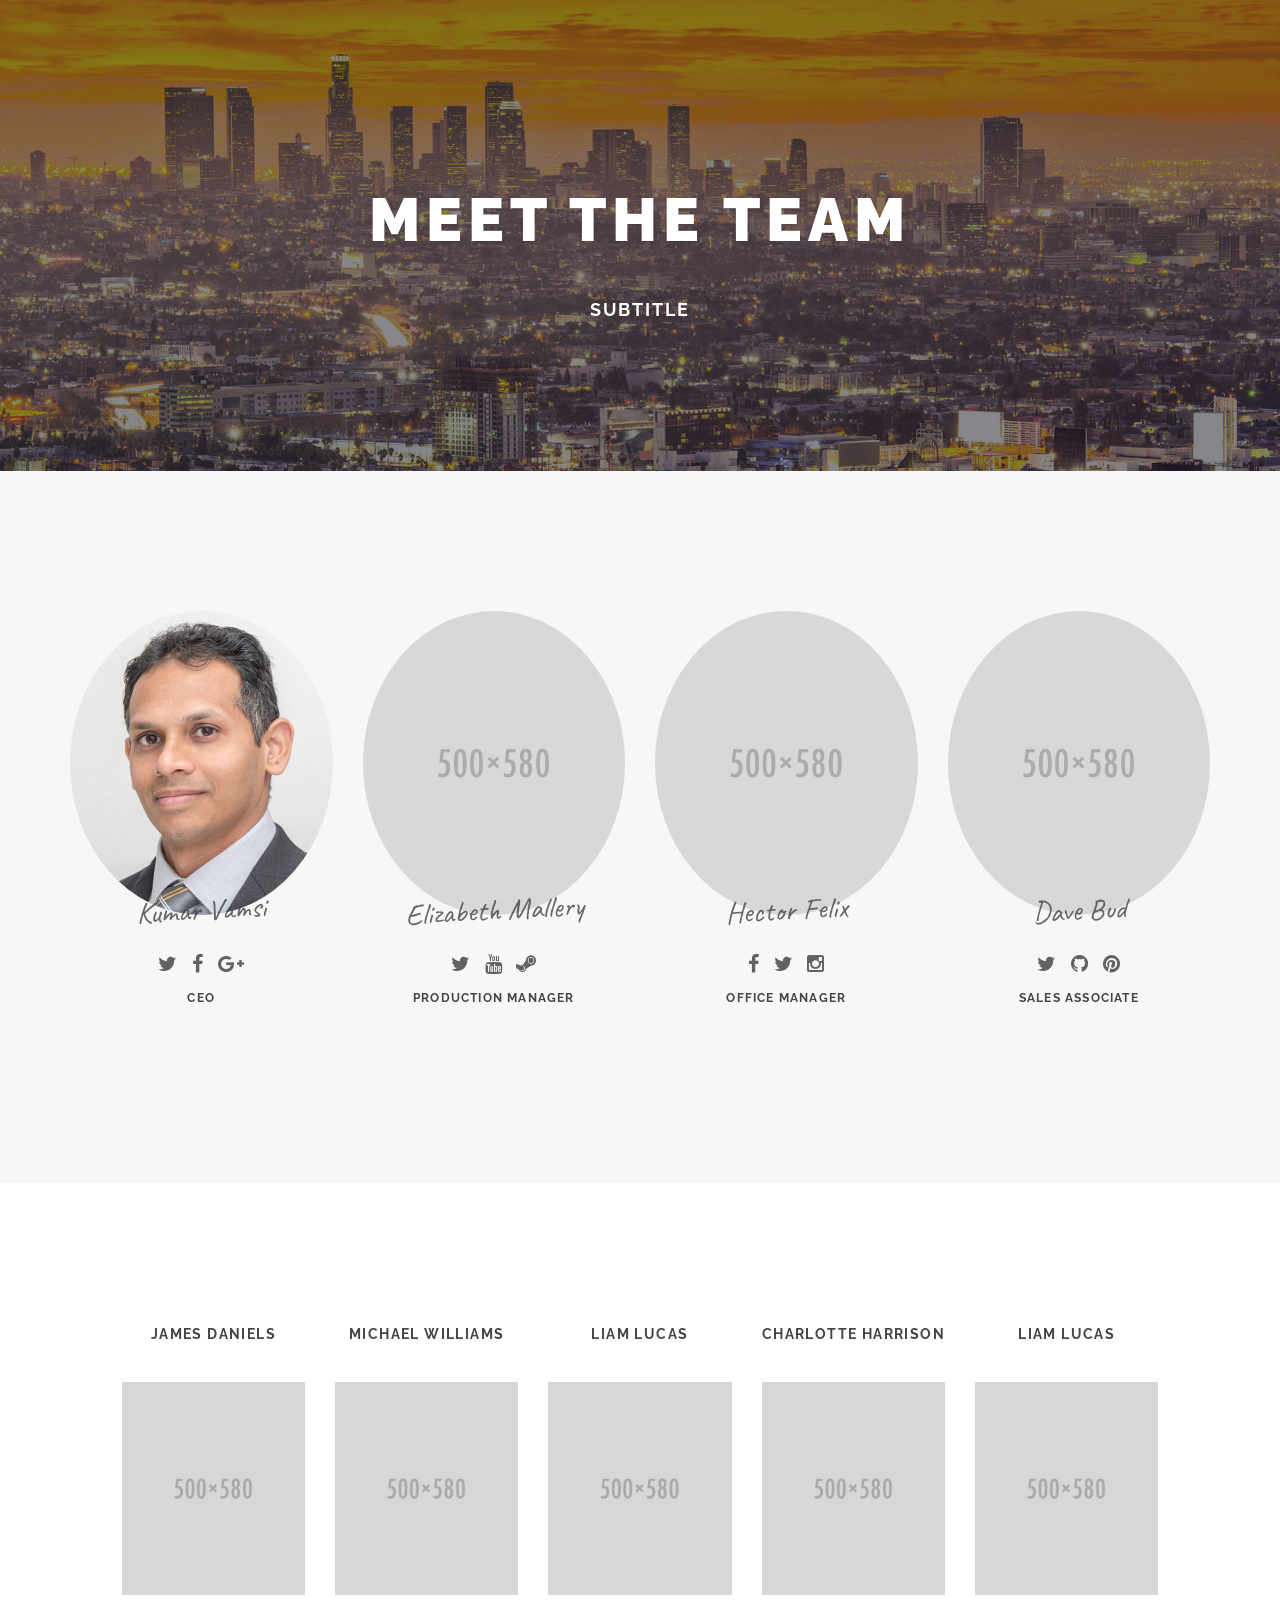
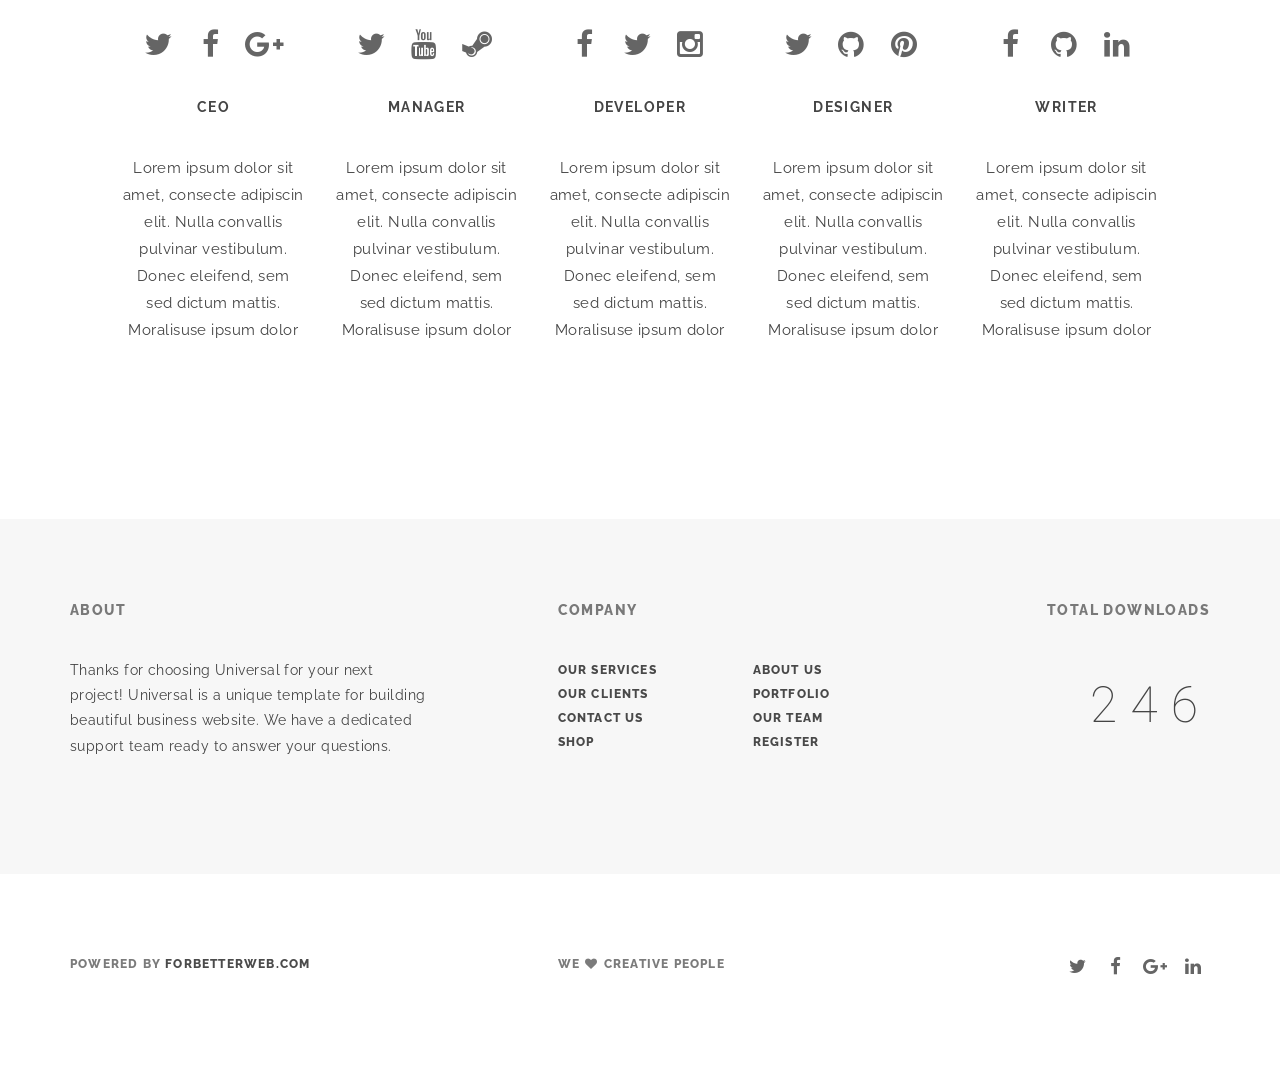
==== commit 2b4f8d73: "Update index.html" ====
--- a/index.html
+++ b/index.html
@@ -216,33 +216,33 @@
           </div>
           <div class="col-md-3 col-sm-6">
             <p><img src="img/team/avatar2.jpg" alt="" class="img-responsive center-block"></p>
-            <h2 class="classic">Michael Williams</h2>
+            <h2 class="classic">Elizabeth Mallery</h2>
             <ul class="list-inline">
               <li><a href="/"><i class="fa fa-twitter fa-lg"></i></a></li>
               <li><a href="/"><i class="fa fa-youtube fa-lg"></i></a></li>
               <li><a href="/"><i class="fa fa-steam fa-lg"></i></a></li>
             </ul>
-            <h6>Manager</h6>
+            <h6>Production Manager</h6>
           </div>
           <div class="col-md-3 col-sm-6">
             <p><img src="img/team/avatar3.jpg" alt="" class="img-responsive center-block"></p>
-            <h2 class="classic">Ethan Oliver</h2>
+            <h2 class="classic">Hector Felix</h2>
             <ul class="list-inline">
               <li><a href="/"><i class="fa fa-facebook fa-lg"></i></a></li>
               <li><a href="/"><i class="fa fa-twitter fa-lg"></i></a></li>
               <li><a href="/"><i class="fa fa-instagram fa-lg"></i></a></li>
             </ul>
-            <h6>Developer</h6>
+            <h6>Office Manager</h6>
           </div>
           <div class="col-md-3 col-sm-6">
             <p><img src="img/team/avatar4.jpg" alt="" class="img-responsive center-block"></p>
-            <h2 class="classic">Charlotte Harrison</h2>
+            <h2 class="classic">Dave Bud</h2>
             <ul class="list-inline">
               <li><a href="/"><i class="fa fa-twitter fa-lg"></i></a></li>
               <li><a href="/"><i class="fa fa-github fa-lg"></i></a></li>
               <li><a href="/"><i class="fa fa-pinterest fa-lg"></i></a></li>
             </ul>
-            <h6>Designer</h6>
+            <h6>Sales Associate</h6>
           </div>
         </div>
       </div>
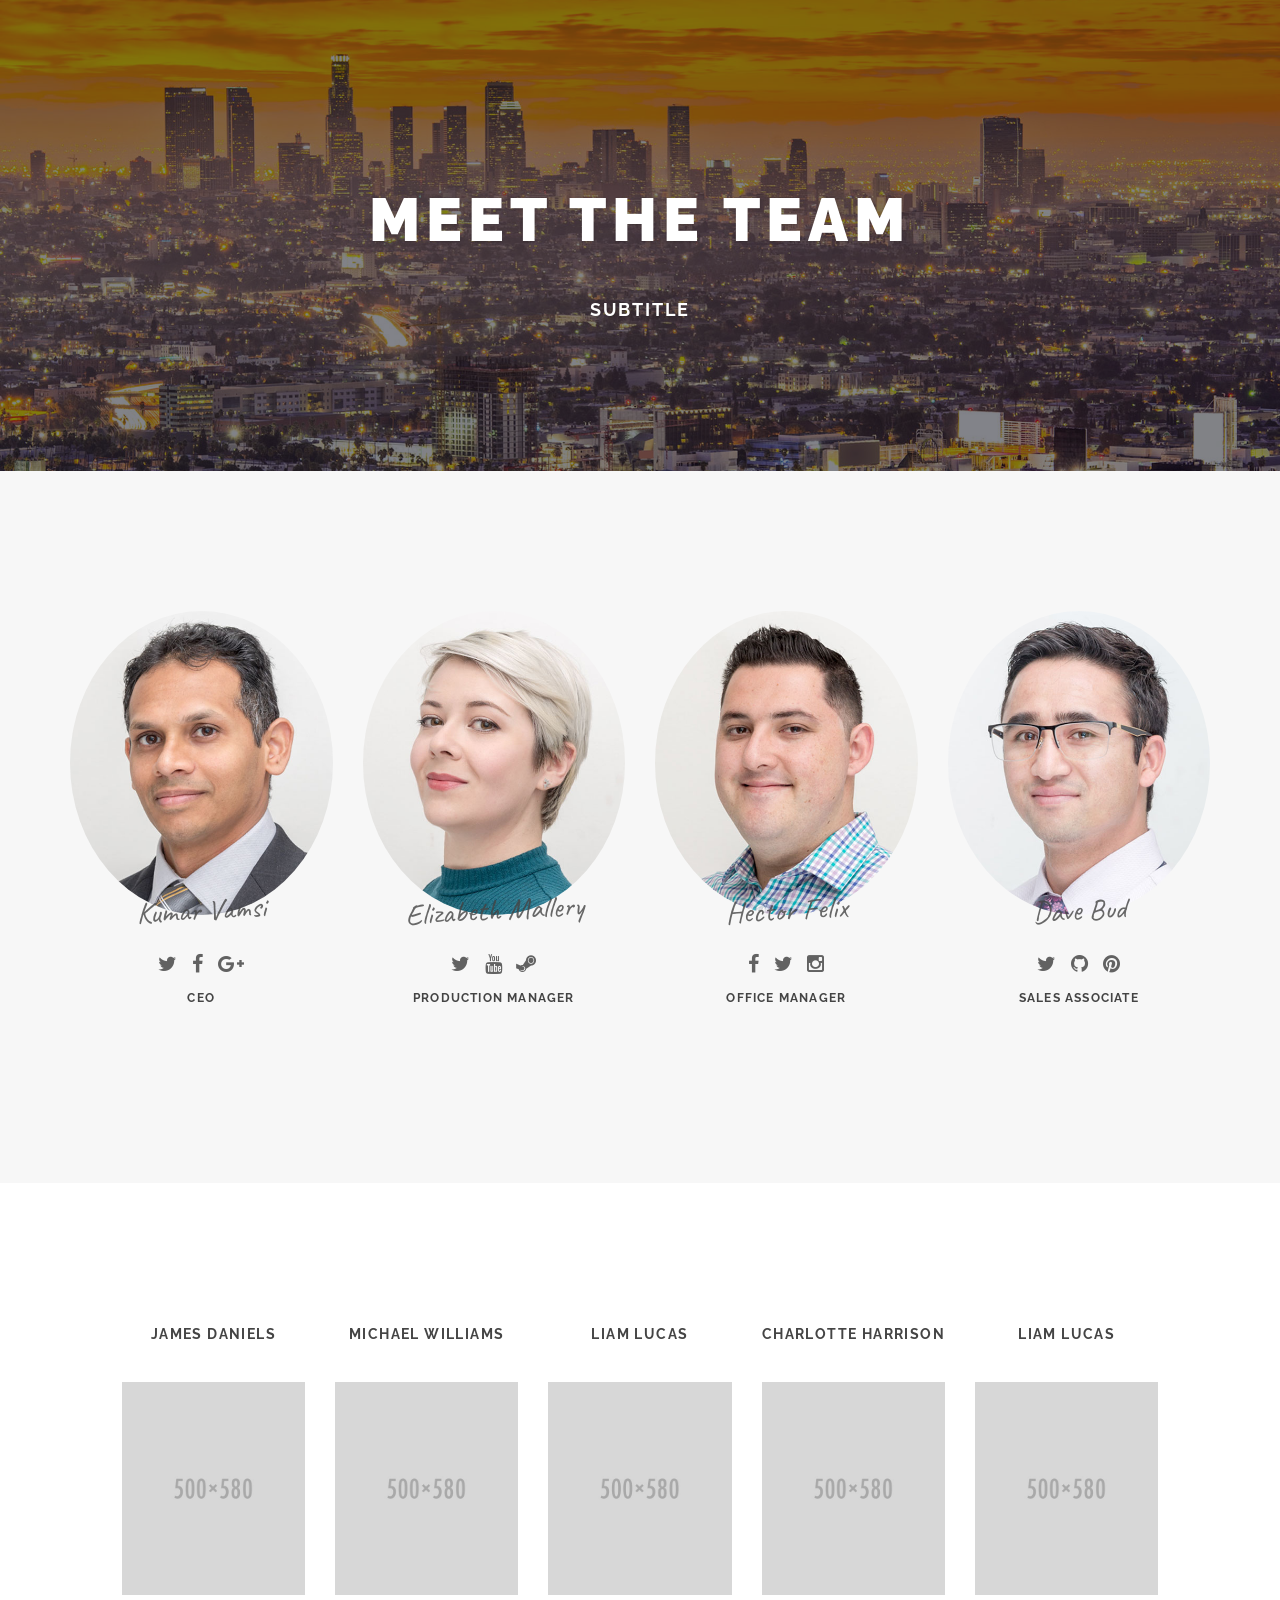
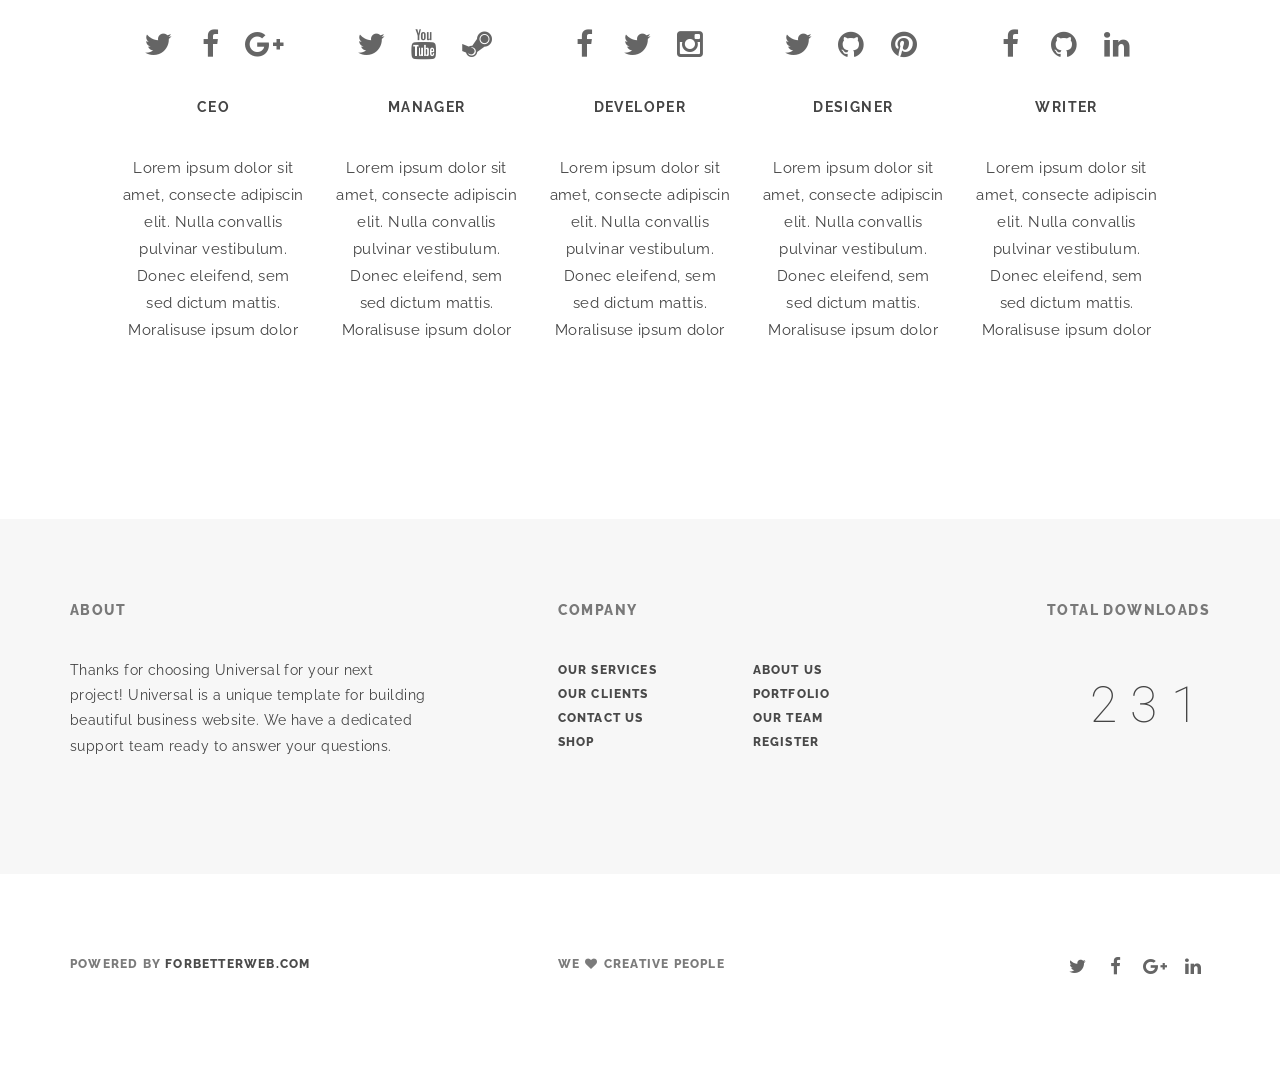
==== commit 094cc519: "Update index.html" ====
--- a/index.html
+++ b/index.html
@@ -215,7 +215,7 @@
             <h6>CEO</h6>
           </div>
           <div class="col-md-3 col-sm-6">
-            <p><img src="img/team/avatar2.jpg" alt="" class="img-responsive center-block"></p>
+            <p><img src="img/team/liz.jpg" alt="" class="img-responsive center-block"></p>
             <h2 class="classic">Elizabeth Mallery</h2>
             <ul class="list-inline">
               <li><a href="/"><i class="fa fa-twitter fa-lg"></i></a></li>
@@ -225,7 +225,7 @@
             <h6>Production Manager</h6>
           </div>
           <div class="col-md-3 col-sm-6">
-            <p><img src="img/team/avatar3.jpg" alt="" class="img-responsive center-block"></p>
+            <p><img src="img/team/hector.jpg" alt="" class="img-responsive center-block"></p>
             <h2 class="classic">Hector Felix</h2>
             <ul class="list-inline">
               <li><a href="/"><i class="fa fa-facebook fa-lg"></i></a></li>
@@ -235,7 +235,7 @@
             <h6>Office Manager</h6>
           </div>
           <div class="col-md-3 col-sm-6">
-            <p><img src="img/team/avatar4.jpg" alt="" class="img-responsive center-block"></p>
+            <p><img src="img/team/dave.jpg" alt="" class="img-responsive center-block"></p>
             <h2 class="classic">Dave Bud</h2>
             <ul class="list-inline">
               <li><a href="/"><i class="fa fa-twitter fa-lg"></i></a></li>
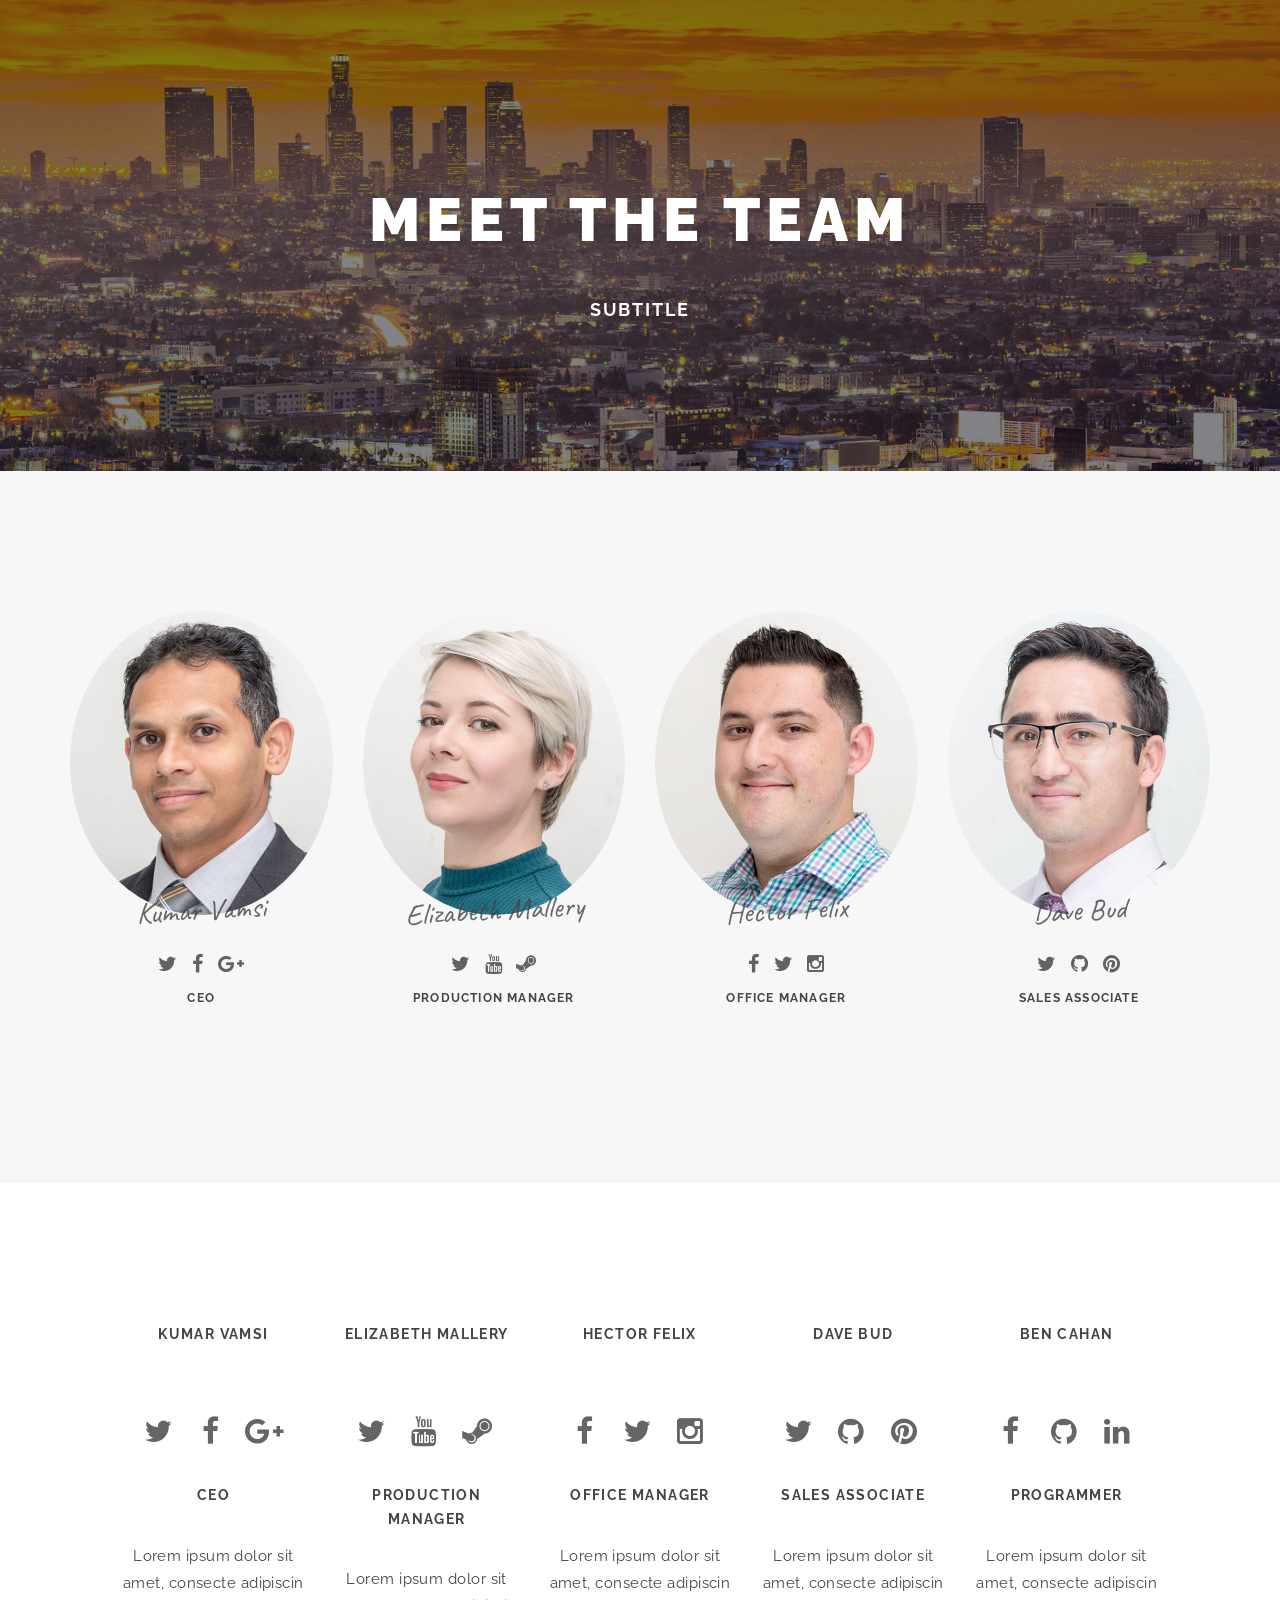
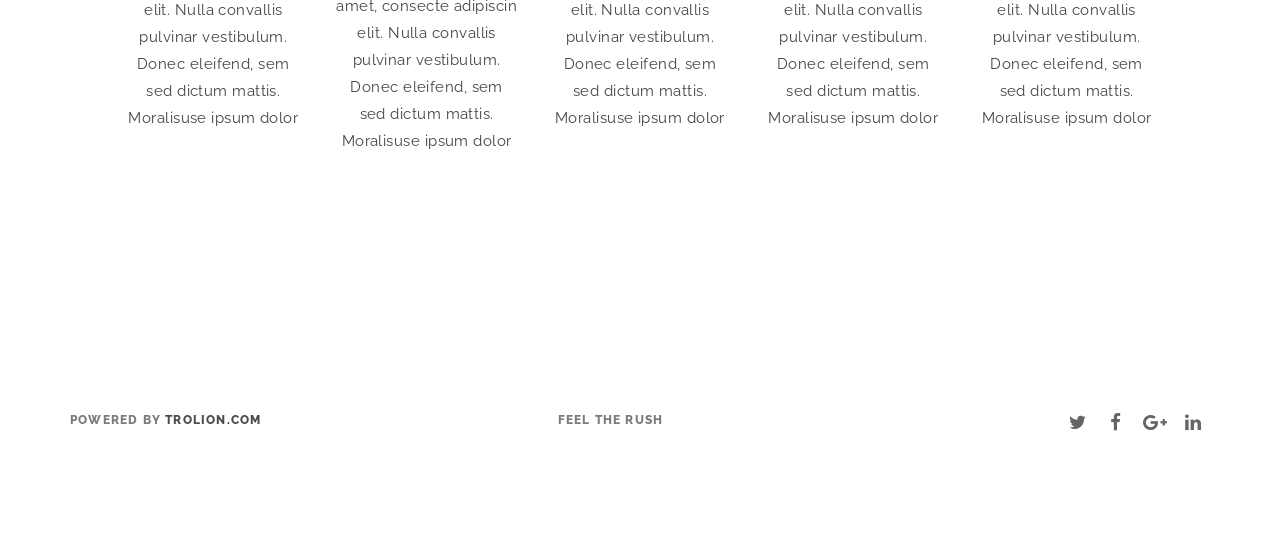
==== commit 30991477: "Update index.html" ====
--- a/index.html
+++ b/index.html
@@ -251,8 +251,8 @@
       <div class="container-fluid text-center wow fadeIn">
         <div class="row">
           <div class="col-md-2 col-md-offset-1 col-sm-6">
-            <h5>James Daniels</h5>
-            <p><img src="img/team/avatar5.jpg" alt="" class="img-responsive center-block"></p>
+            <h5>Kumar Vamsi</h5>
+            <p><img src="img/team/kumar1.jpg" alt="" class="img-responsive center-block"></p>
             <ul class="list-inline">
               <li><a href="/"><i class="fa fa-twitter fa-2x fa-fw"></i></a></li>
               <li><a href="/"><i class="fa fa-facebook fa-2x fa-fw"></i></a></li>
@@ -262,54 +262,54 @@
             <p>Lorem ipsum dolor sit amet, consecte adipiscin elit. Nulla convallis pulvinar vestibulum. Donec eleifend, sem sed dictum mattis. Moralisuse ipsum dolor</p>
           </div>
           <div class="col-md-2 col-sm-6">
-            <h5>Michael Williams</h5>
-            <p><img src="img/team/avatar2.jpg" alt="" class="img-responsive center-block"></p>
+            <h5>Elizabeth Mallery</h5>
+            <p><img src="img/team/liz1.jpg" alt="" class="img-responsive center-block"></p>
             <ul class="list-inline">
               <li><a href="/"><i class="fa fa-twitter fa-2x fa-fw"></i></a></li>
               <li><a href="/"><i class="fa fa-youtube fa-2x fa-fw"></i></a></li>
               <li><a href="/"><i class="fa fa-steam fa-2x fa-fw"></i></a></li>
             </ul>
-            <h5>Manager</h5>
+            <h5>Production Manager</h5>
             <p>Lorem ipsum dolor sit amet, consecte adipiscin elit. Nulla convallis pulvinar vestibulum. Donec eleifend, sem sed dictum mattis. Moralisuse ipsum dolor</p>
           </div>
           <div class="col-md-2 col-sm-6">
-            <h5>Liam Lucas</h5>
-            <p><img src="img/team/avatar3.jpg" alt="" class="img-responsive center-block"></p>
+            <h5>Hector Felix</h5>
+            <p><img src="img/team/hector1.jpg" alt="" class="img-responsive center-block"></p>
             <ul class="list-inline">
               <li><a href="/"><i class="fa fa-facebook fa-2x fa-fw"></i></a></li>
               <li><a href="/"><i class="fa fa-twitter fa-2x fa-fw"></i></a></li>
               <li><a href="/"><i class="fa fa-instagram fa-2x fa-fw"></i></a></li>
             </ul>
-            <h5>Developer</h5>
+            <h5>Office Manager</h5>
             <p>Lorem ipsum dolor sit amet, consecte adipiscin elit. Nulla convallis pulvinar vestibulum. Donec eleifend, sem sed dictum mattis. Moralisuse ipsum dolor</p>
           </div>
           <div class="col-md-2 col-sm-6">
-            <h5>Charlotte Harrison</h5>
-            <p><img src="img/team/avatar4.jpg" alt="" class="img-responsive center-block"></p>
+            <h5>Dave Bud</h5>
+            <p><img src="img/team/dave1.jpg" alt="" class="img-responsive center-block"></p>
             <ul class="list-inline">
               <li><a href="/"><i class="fa fa-twitter fa-2x fa-fw"></i></a></li>
               <li><a href="/"><i class="fa fa-github fa-2x fa-fw"></i></a></li>
               <li><a href="/"><i class="fa fa-pinterest fa-2x fa-fw"></i></a></li>
             </ul>
-            <h5>Designer</h5>
+            <h5>Sales Associate</h5>
             <p>Lorem ipsum dolor sit amet, consecte adipiscin elit. Nulla convallis pulvinar vestibulum. Donec eleifend, sem sed dictum mattis. Moralisuse ipsum dolor</p>
           </div>
           <div class="col-md-2 col-sm-6">
-            <h5>Liam Lucas</h5>
-            <p><img src="img/team/avatar1.jpg" alt="" class="img-responsive center-block"></p>
+            <h5>Ben Cahan</h5>
+            <p><img src="img/team/ben1.jpg" alt="" class="img-responsive center-block"></p>
             <ul class="list-inline">
               <li><a href="/"><i class="fa fa-facebook fa-2x fa-fw"></i></a></li>
               <li><a href="/"><i class="fa fa-github fa-2x fa-fw"></i></a></li>
               <li><a href="/"><i class="fa fa-linkedin fa-2x fa-fw"></i></a></li>
             </ul>
-            <h5>Writer</h5>
+            <h5>Programmer</h5>
             <p>Lorem ipsum dolor sit amet, consecte adipiscin elit. Nulla convallis pulvinar vestibulum. Donec eleifend, sem sed dictum mattis. Moralisuse ipsum dolor</p>
           </div>
         </div>
       </div>
     </section>
     <!-- Footer Section-->
-    <section class="section-small footer bg-gray">
+    <!--<section class="section-small footer bg-gray">
       <div class="container">
         <div class="row">
           <div class="col-sm-4">
@@ -335,16 +335,16 @@
           </div>
         </div>
       </div>
-    </section>
+    </section>-->
     <section class="section-small footer">
       <div class="container">
         <div class="row">
           <div class="col-sm-4">
-            <h6>Powered By <a href="http://ForBetterWeb.com"> forbetterweb.com</a>
+            <h6>Powered By <a href="http://trolion.com"> Trolion.com</a>
             </h6>
           </div>
           <div class="col-sm-3 col-sm-offset-1">
-            <h6>We <i class="fa fa-heart fa-fw"></i> creative people
+            <h6>Feel the Rush
             </h6>
           </div>
           <div class="col-sm-3 col-sm-offset-1 text-right">
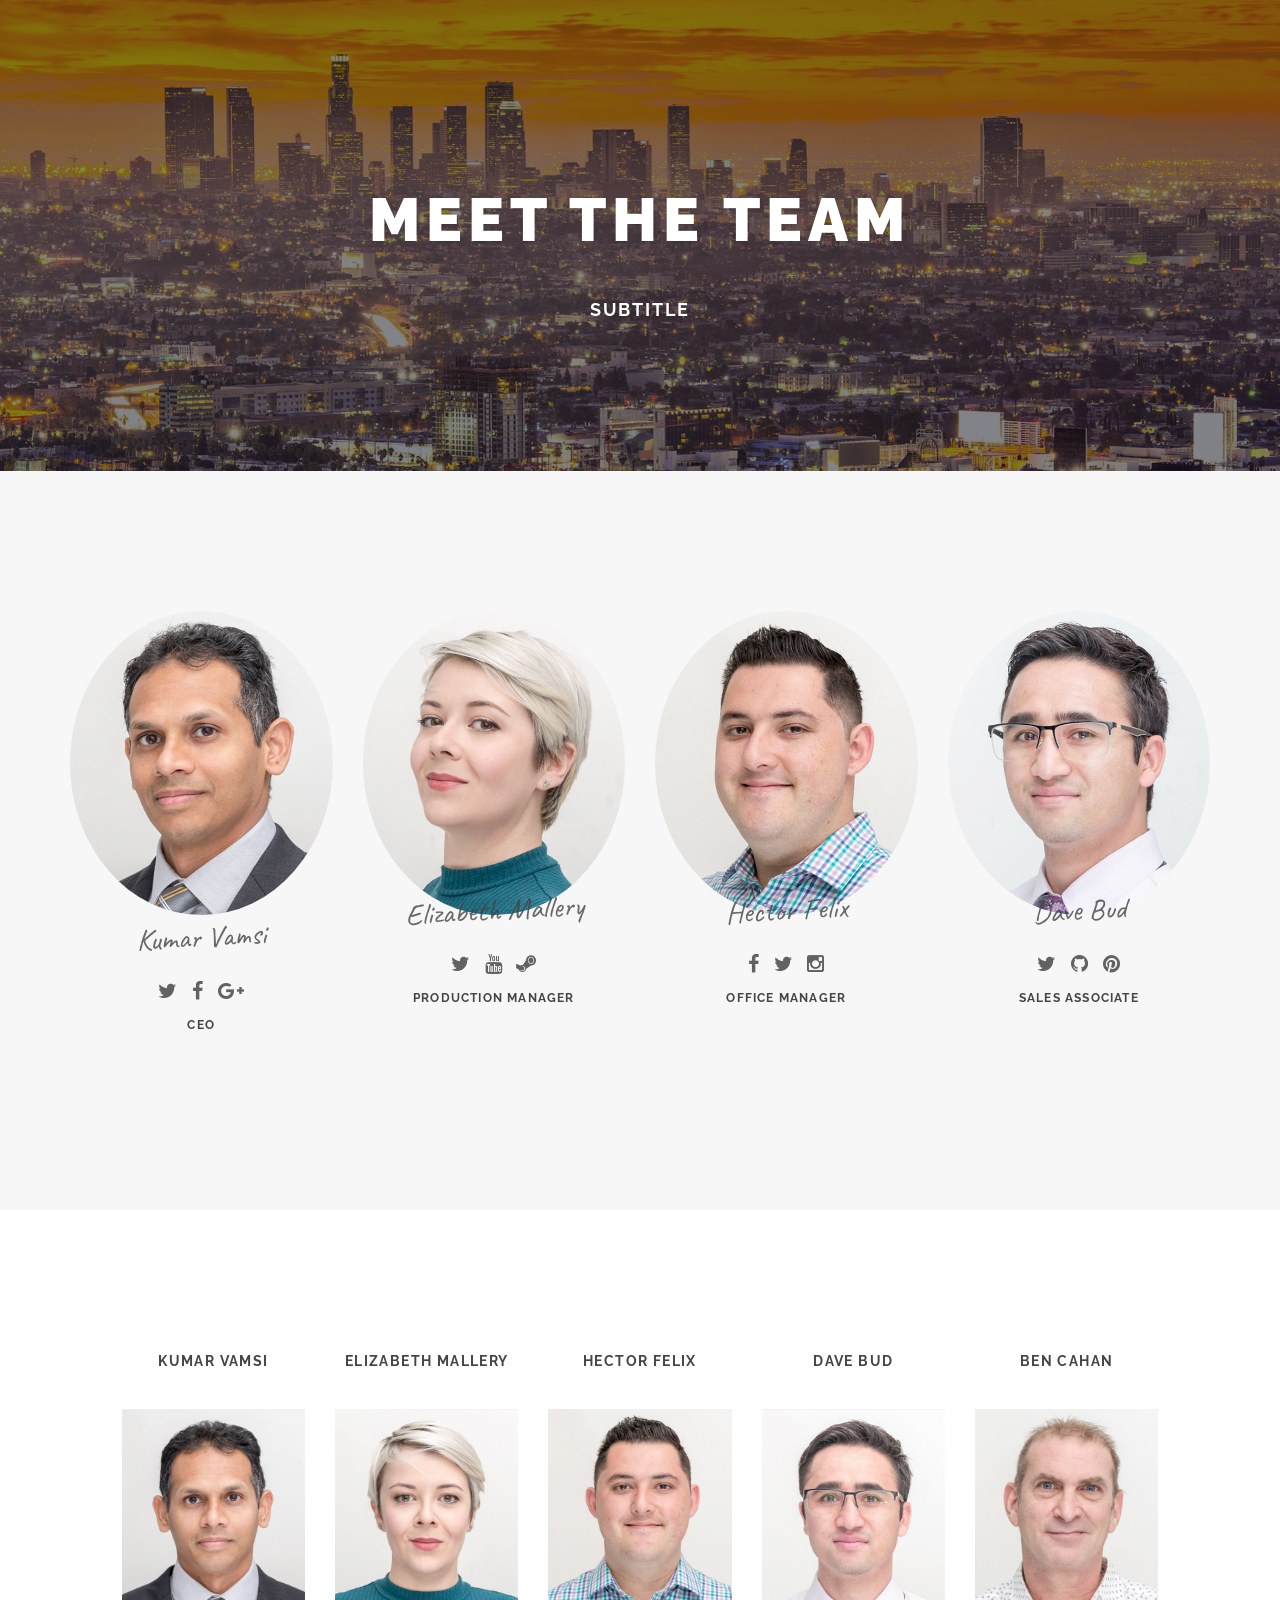
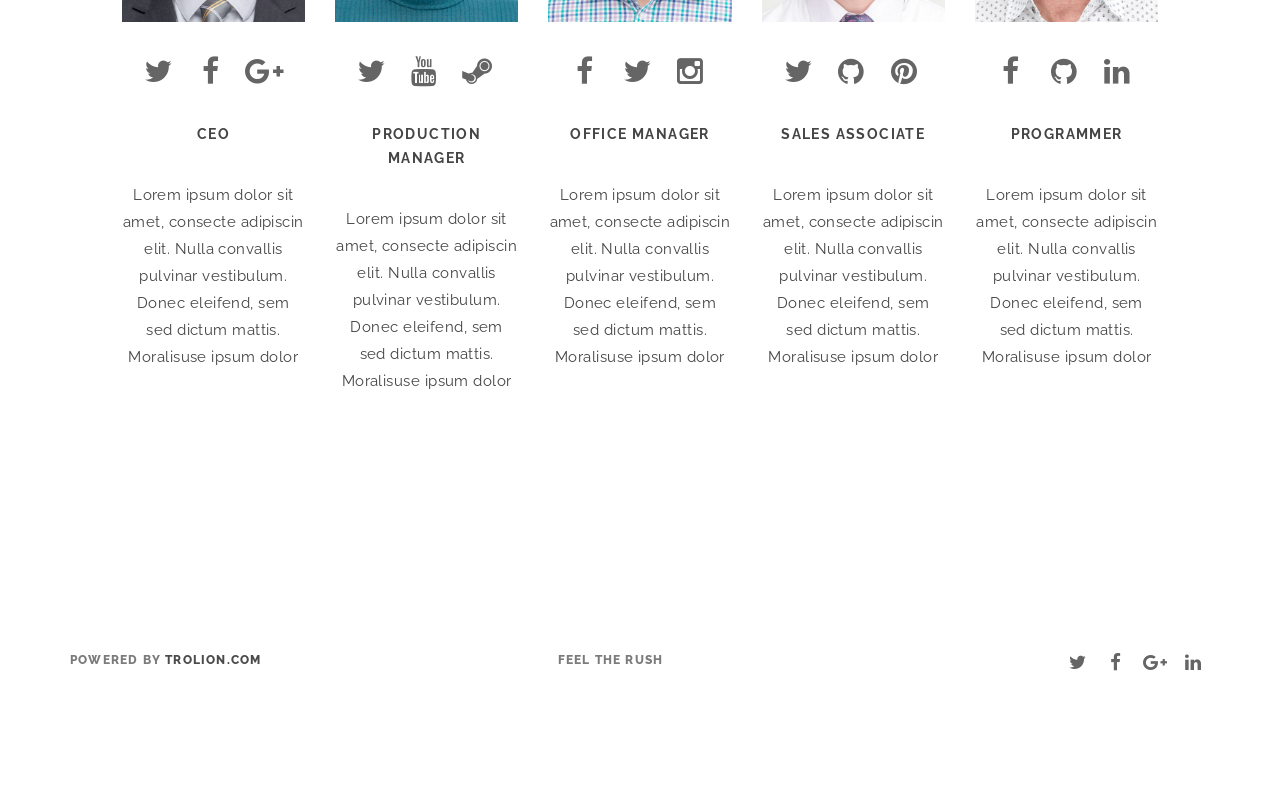
==== commit 5a9e4eb8: "Update index.html" ====
--- a/index.html
+++ b/index.html
@@ -206,6 +206,7 @@
         <div class="row">
           <div class="col-md-3 col-sm-6">
             <p><img src="img/team/kumar.jpg" alt="" class="img-responsive center-block"></p>
+            <br>
             <h2 class="classic">Kumar Vamsi</h2>
             <ul class="list-inline">
               <li><a href="/"><i class="fa fa-twitter fa-lg"></i></a></li>
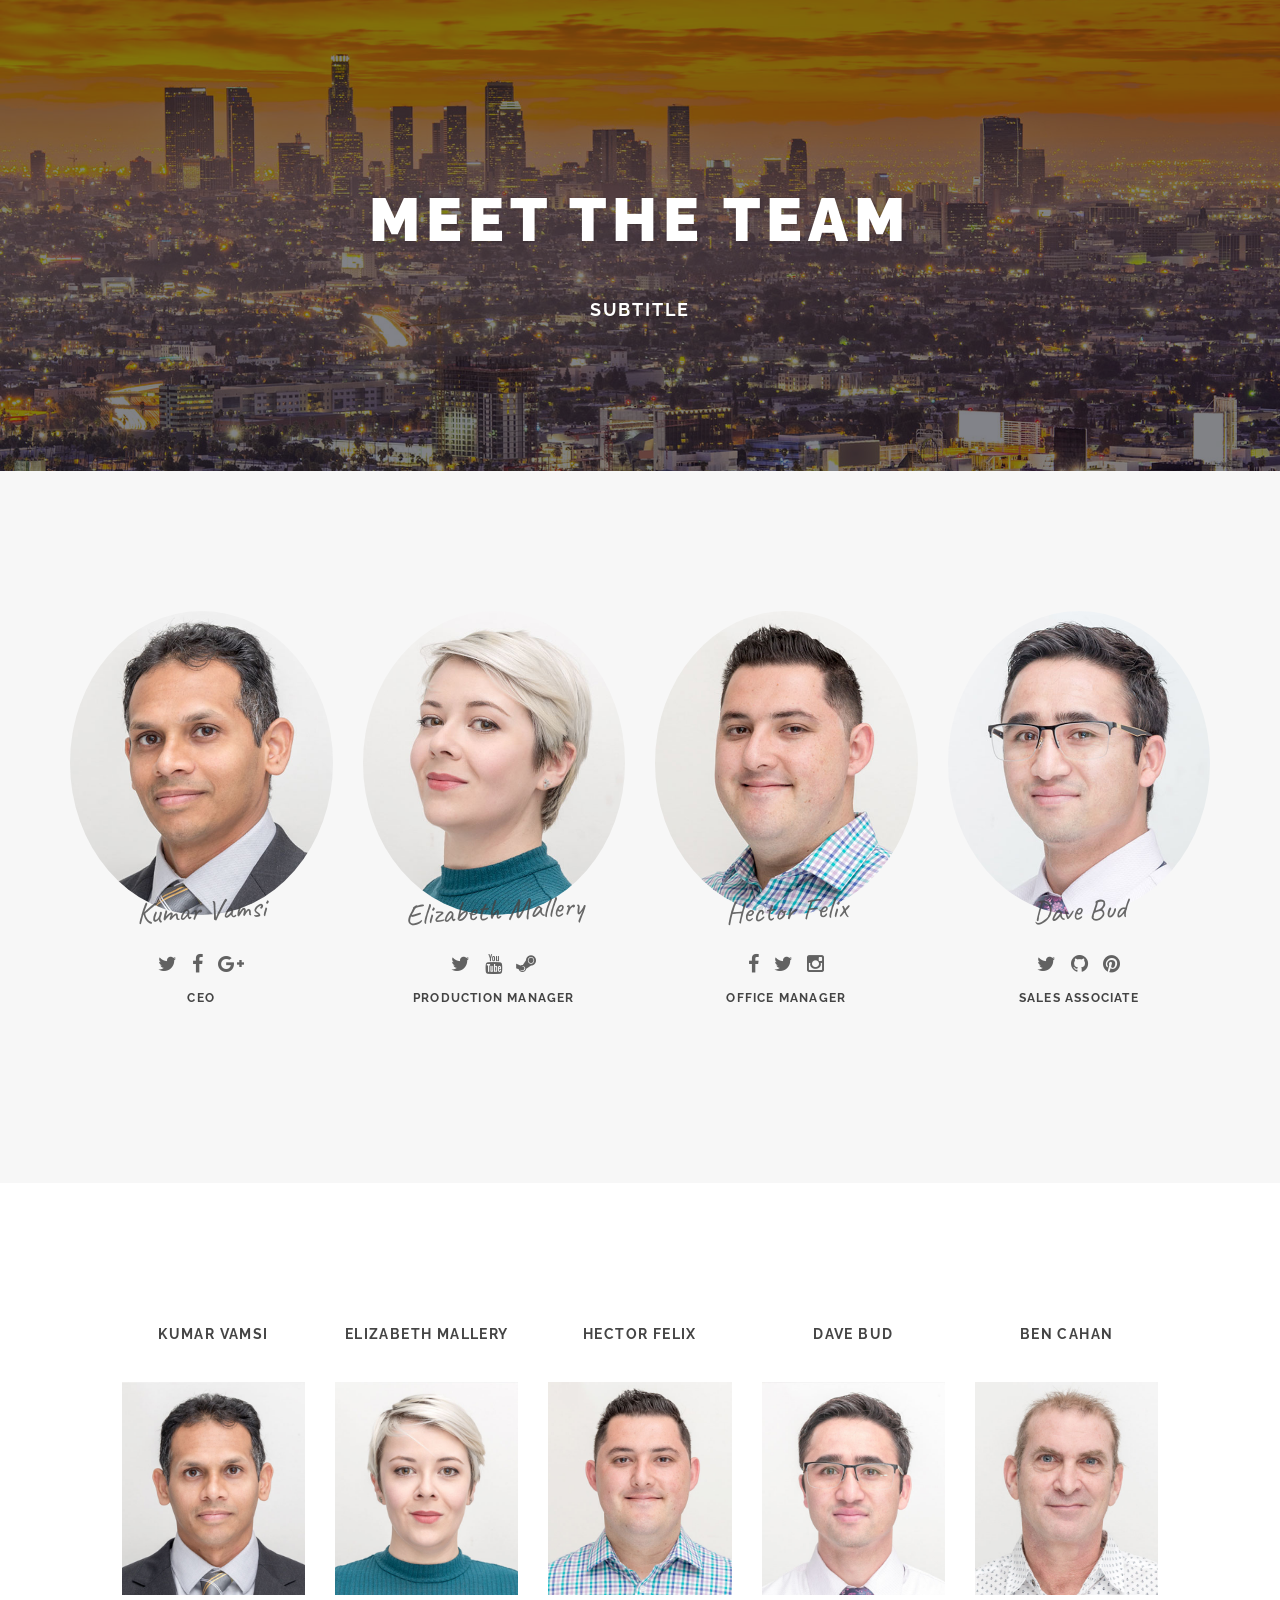
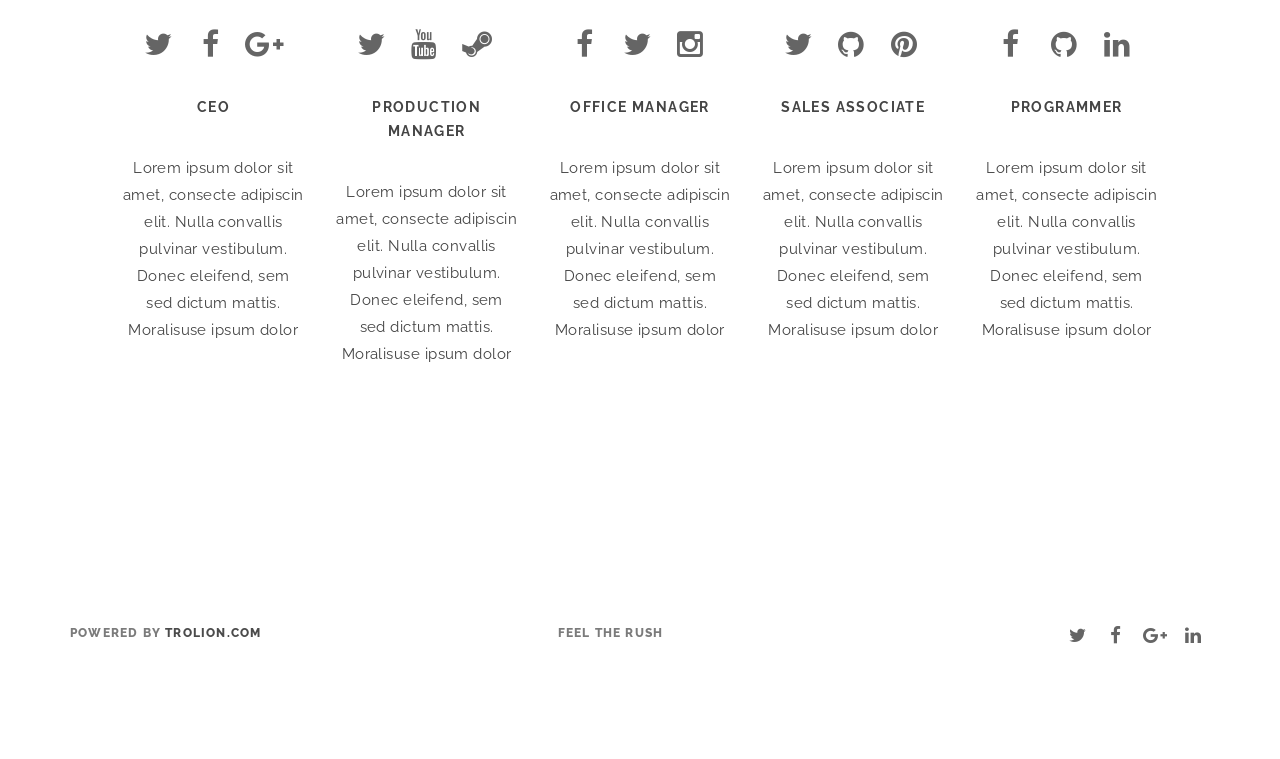
==== commit b29e8666: "Update index.html" ====
--- a/index.html
+++ b/index.html
@@ -206,7 +206,6 @@
         <div class="row">
           <div class="col-md-3 col-sm-6">
             <p><img src="img/team/kumar.jpg" alt="" class="img-responsive center-block"></p>
-            <br>
             <h2 class="classic">Kumar Vamsi</h2>
             <ul class="list-inline">
               <li><a href="/"><i class="fa fa-twitter fa-lg"></i></a></li>
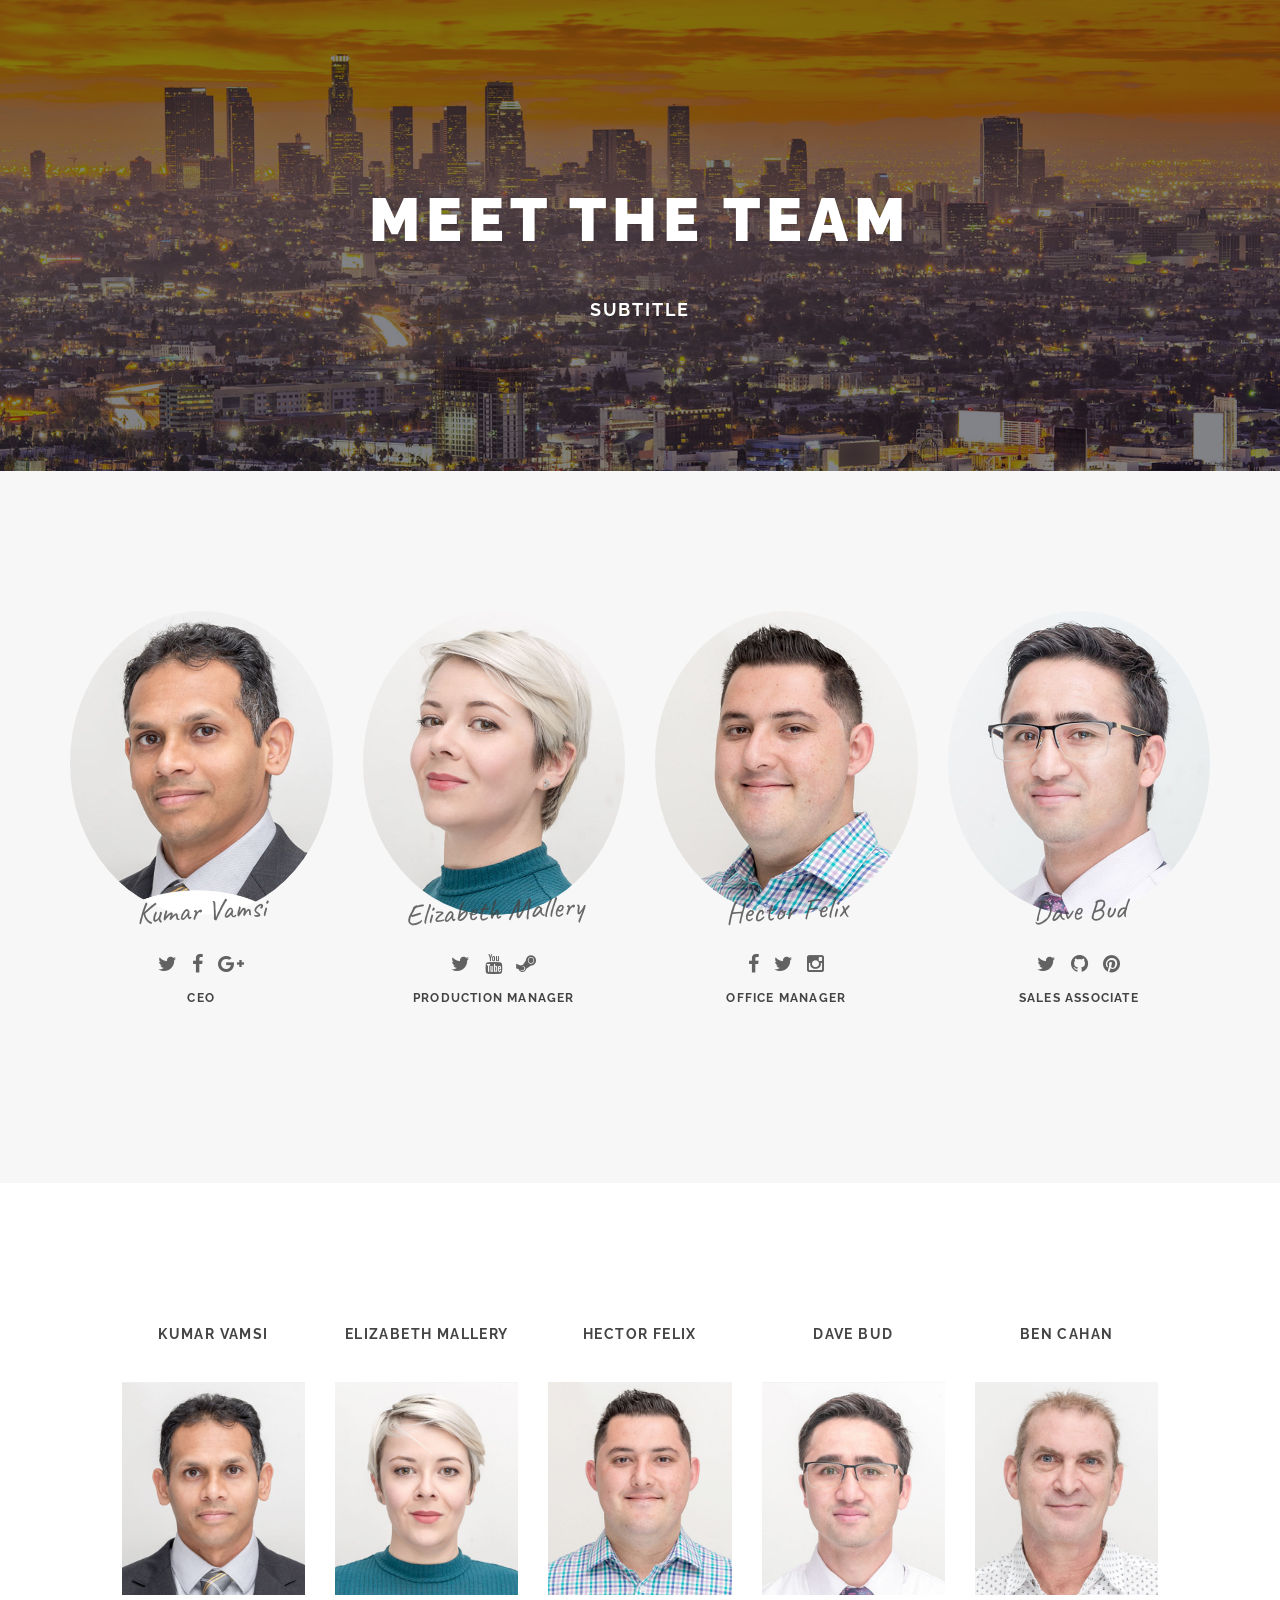
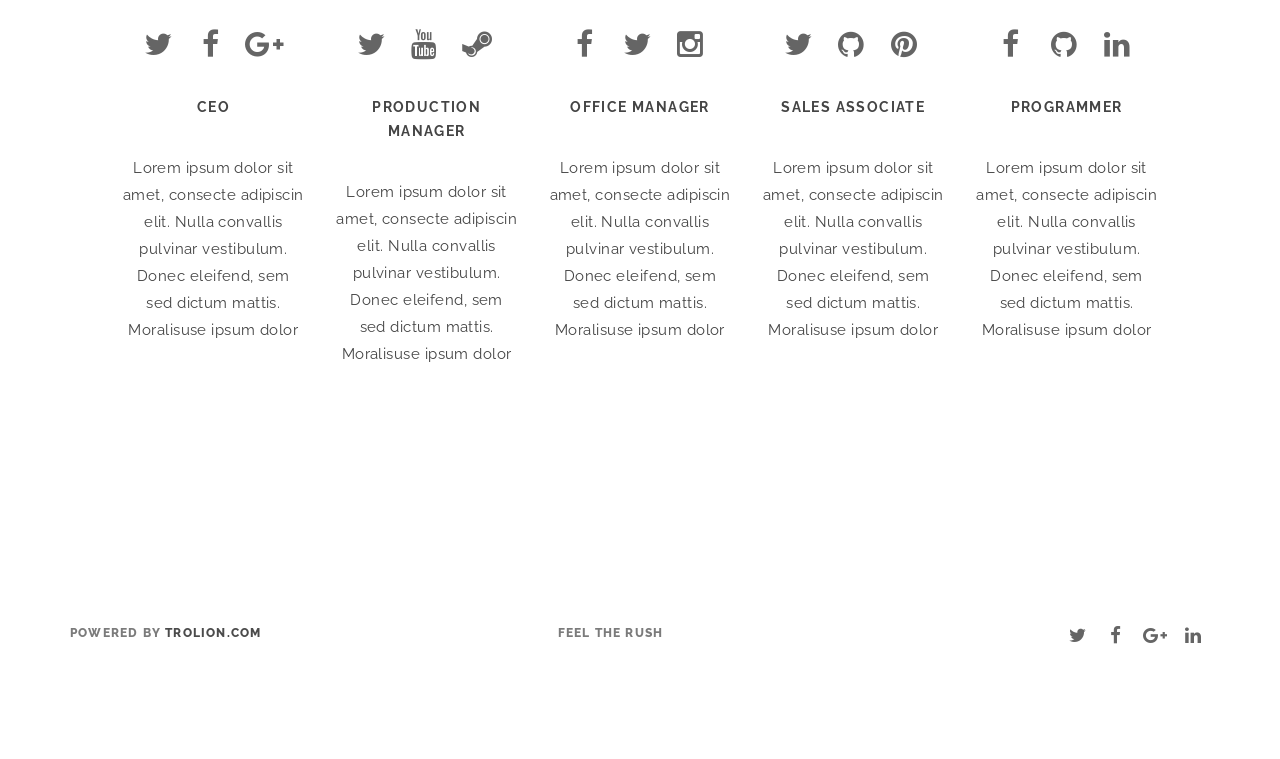
==== commit a10498dc: "Update index.html" ====
--- a/index.html
+++ b/index.html
@@ -205,7 +205,7 @@
       <div class="container wow fadeIn">
         <div class="row">
           <div class="col-md-3 col-sm-6">
-            <p><img src="img/team/kumar.jpg" alt="" class="img-responsive center-block"></p>
+            <p><img src="img/team/kumar5.jpg" alt="" class="img-responsive center-block"></p>
             <h2 class="classic">Kumar Vamsi</h2>
             <ul class="list-inline">
               <li><a href="/"><i class="fa fa-twitter fa-lg"></i></a></li>
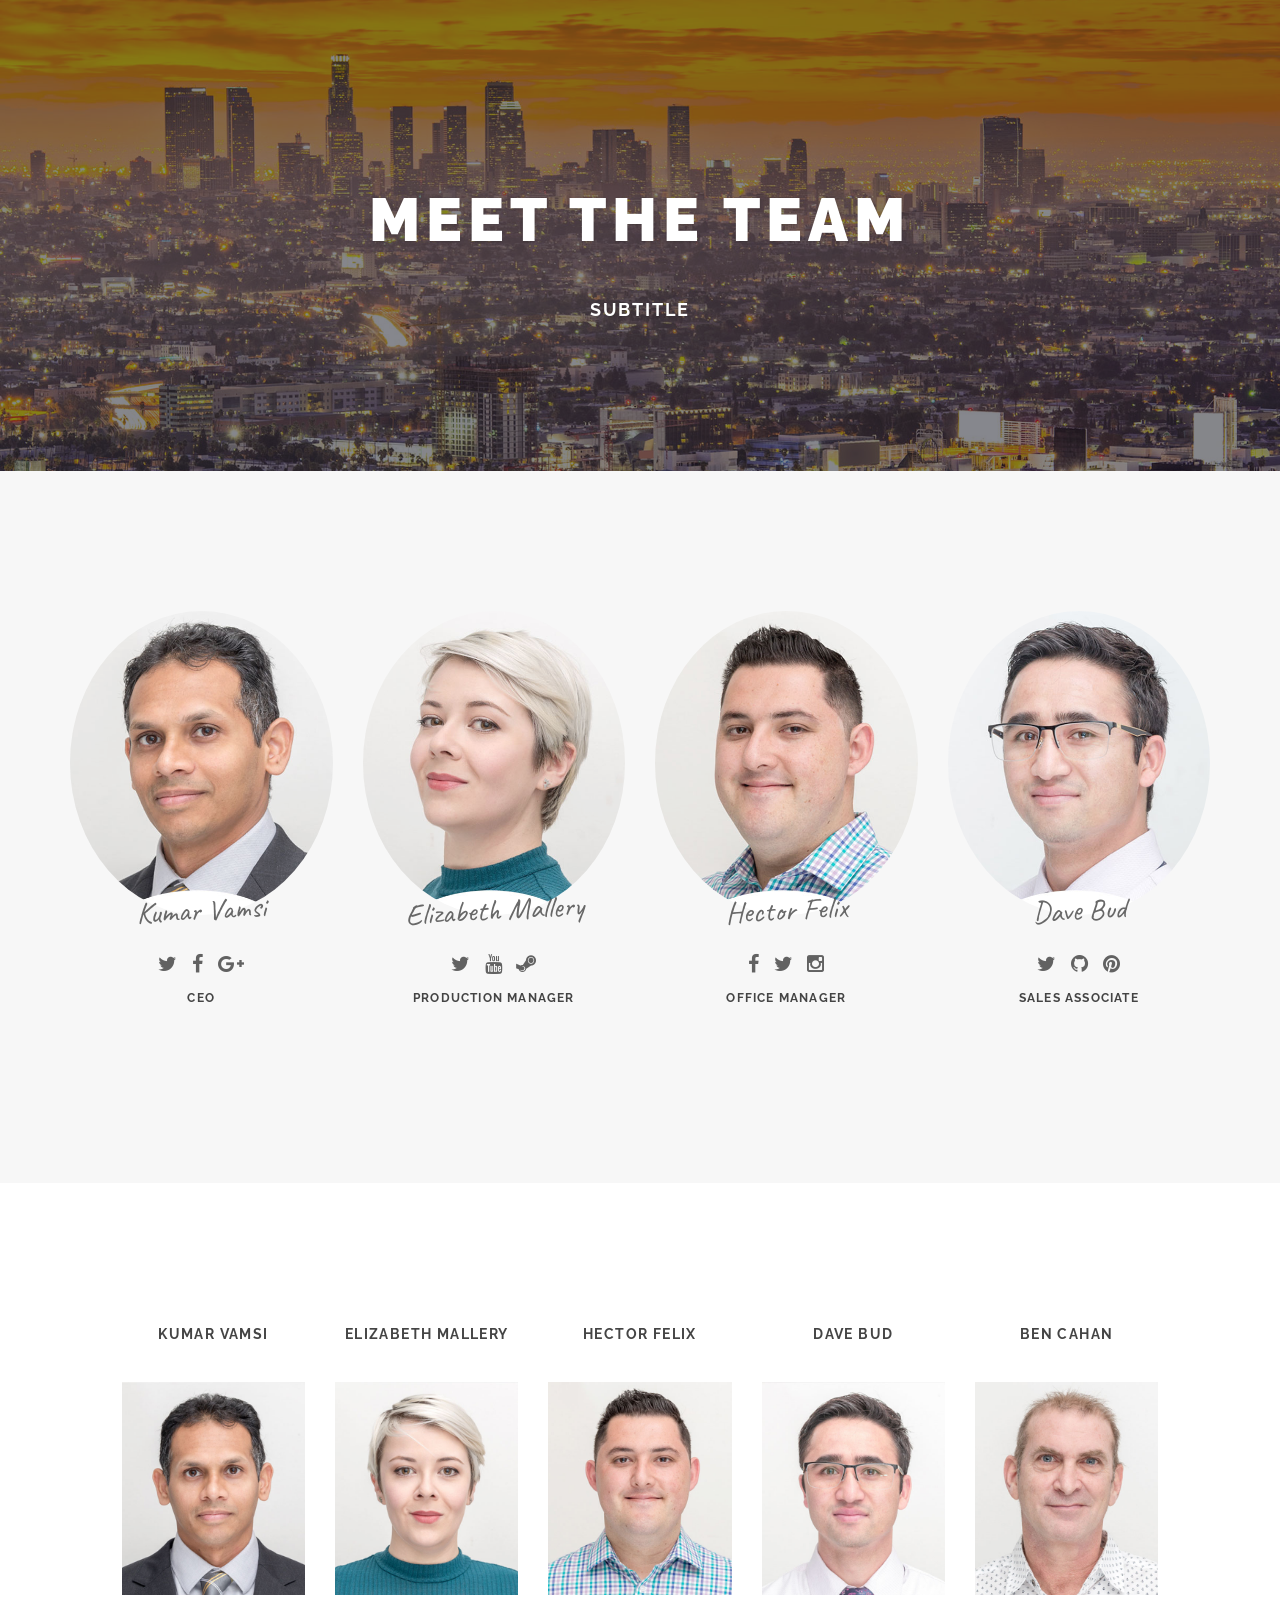
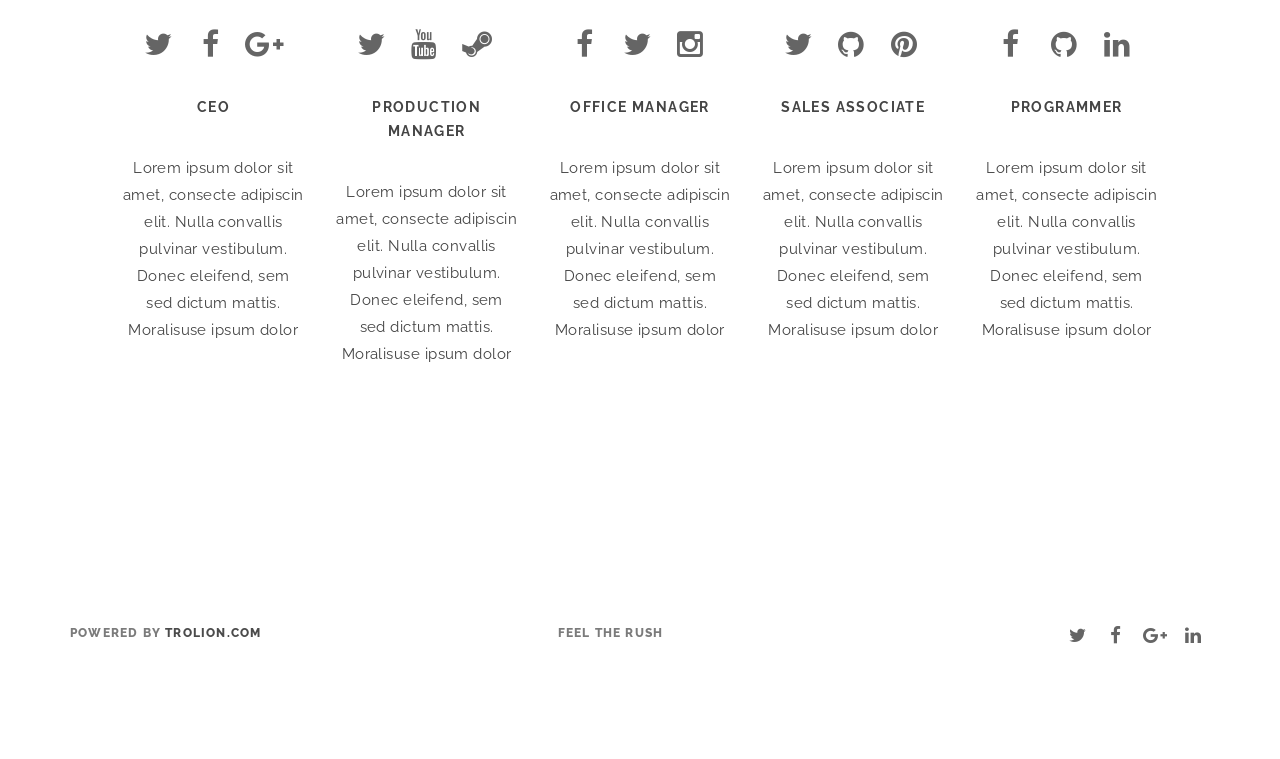
==== commit 61fffe34: "Update index.html" ====
--- a/index.html
+++ b/index.html
@@ -215,7 +215,7 @@
             <h6>CEO</h6>
           </div>
           <div class="col-md-3 col-sm-6">
-            <p><img src="img/team/liz.jpg" alt="" class="img-responsive center-block"></p>
+            <p><img src="img/team/liz5.jpg" alt="" class="img-responsive center-block"></p>
             <h2 class="classic">Elizabeth Mallery</h2>
             <ul class="list-inline">
               <li><a href="/"><i class="fa fa-twitter fa-lg"></i></a></li>
@@ -225,7 +225,7 @@
             <h6>Production Manager</h6>
           </div>
           <div class="col-md-3 col-sm-6">
-            <p><img src="img/team/hector.jpg" alt="" class="img-responsive center-block"></p>
+            <p><img src="img/team/hector5.jpg" alt="" class="img-responsive center-block"></p>
             <h2 class="classic">Hector Felix</h2>
             <ul class="list-inline">
               <li><a href="/"><i class="fa fa-facebook fa-lg"></i></a></li>
@@ -235,7 +235,7 @@
             <h6>Office Manager</h6>
           </div>
           <div class="col-md-3 col-sm-6">
-            <p><img src="img/team/dave.jpg" alt="" class="img-responsive center-block"></p>
+            <p><img src="img/team/dave5.jpg" alt="" class="img-responsive center-block"></p>
             <h2 class="classic">Dave Bud</h2>
             <ul class="list-inline">
               <li><a href="/"><i class="fa fa-twitter fa-lg"></i></a></li>
